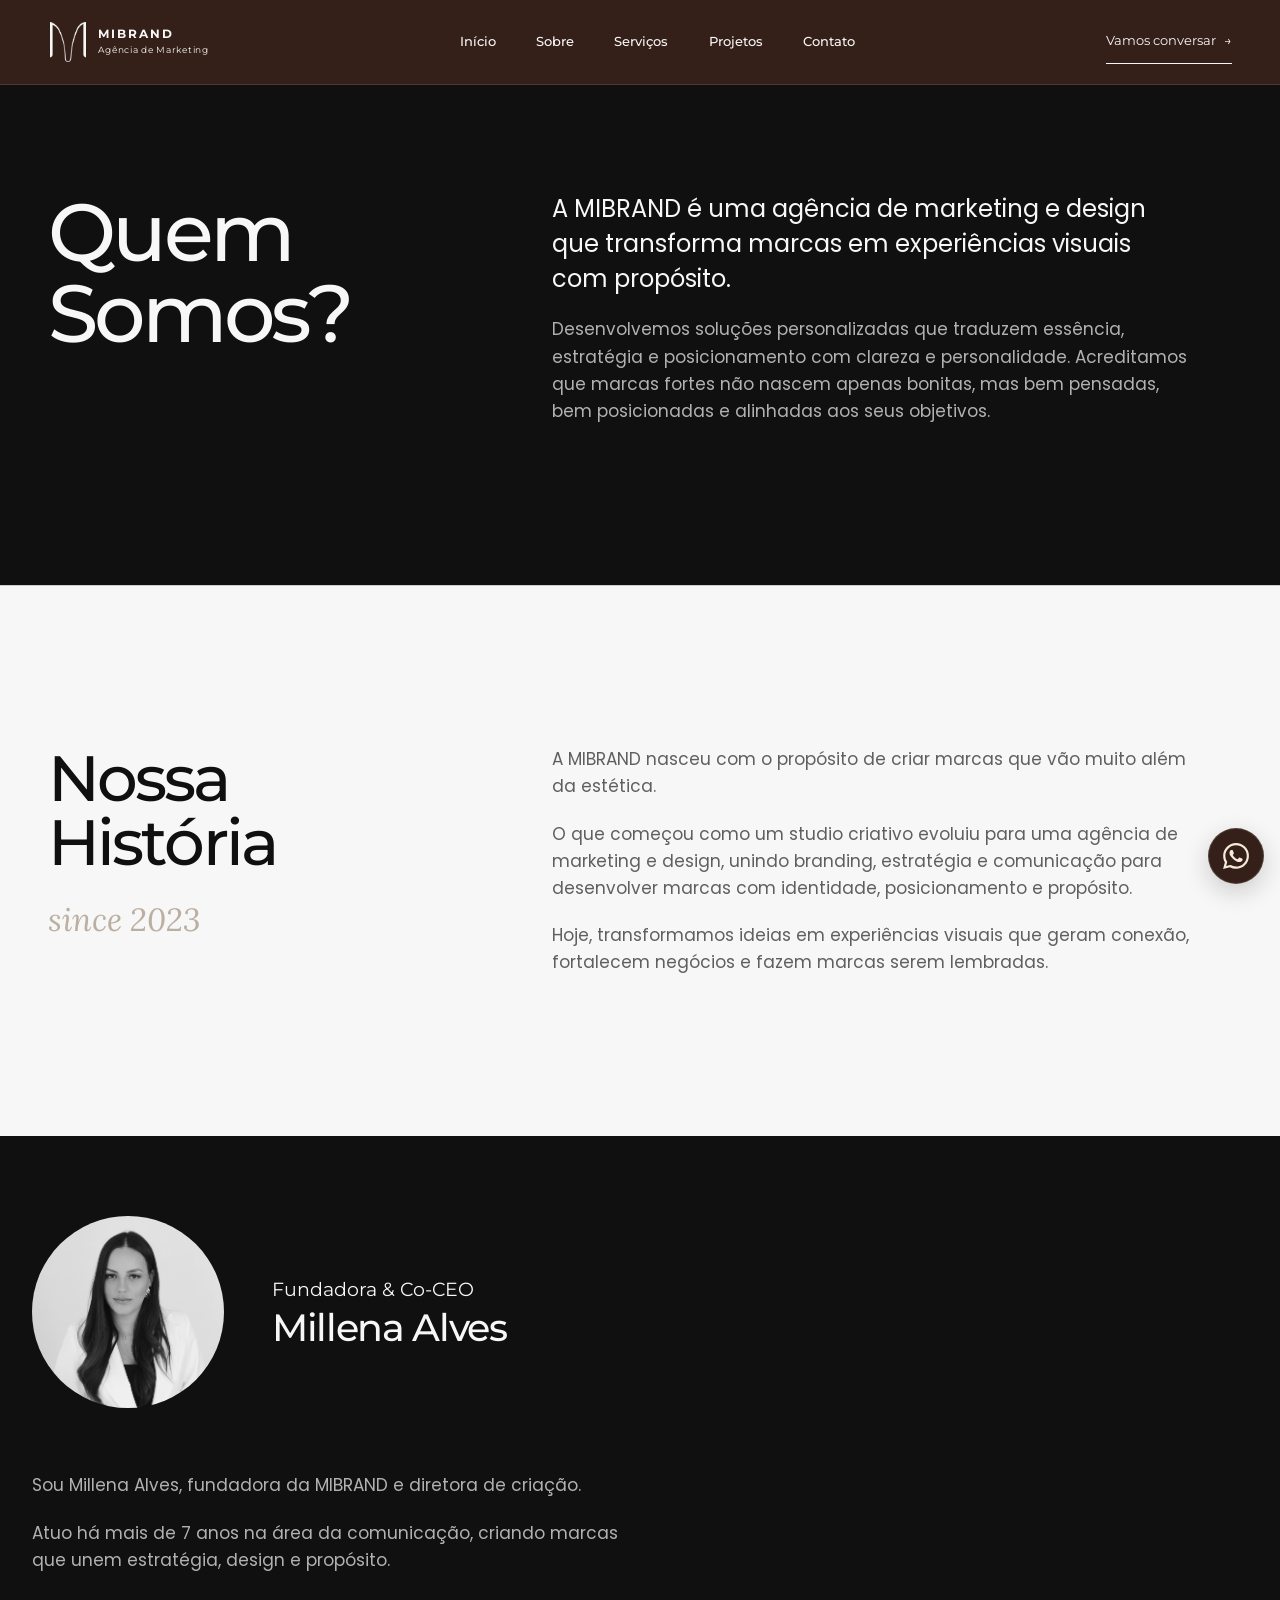
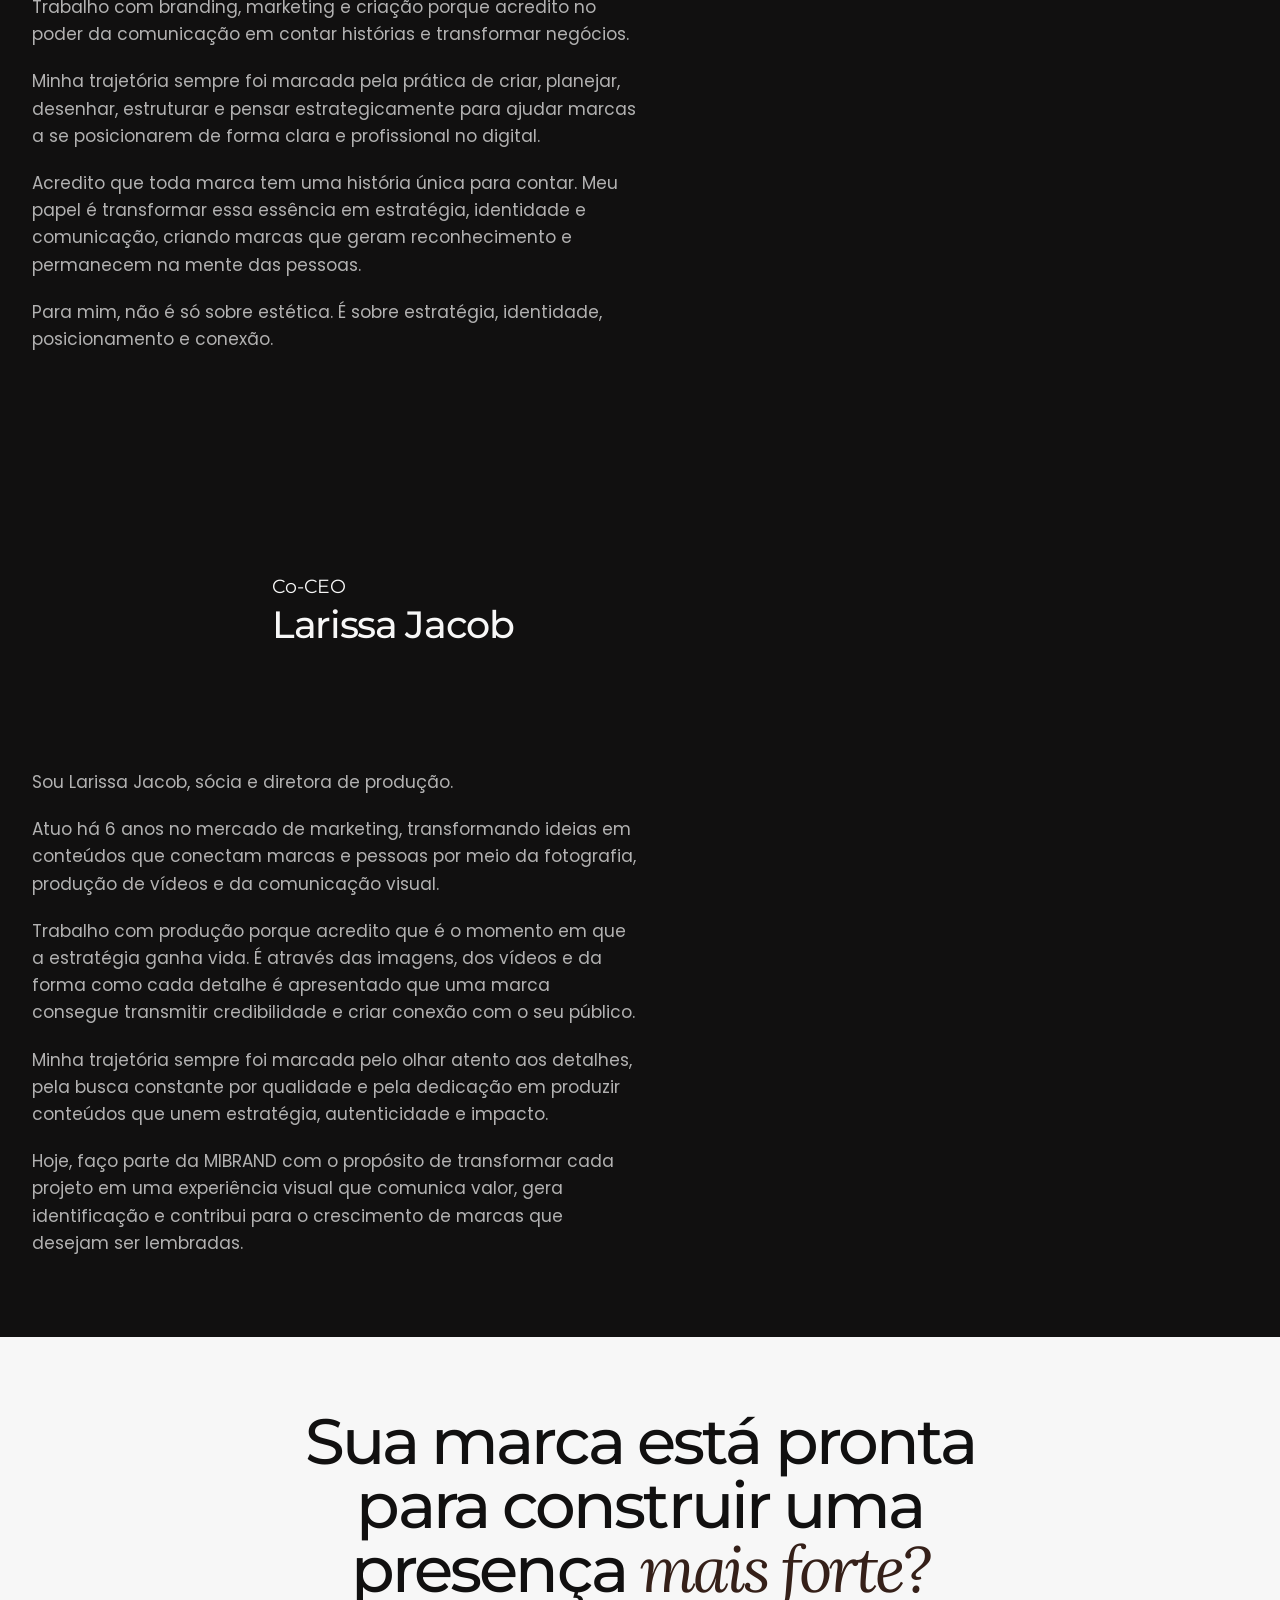
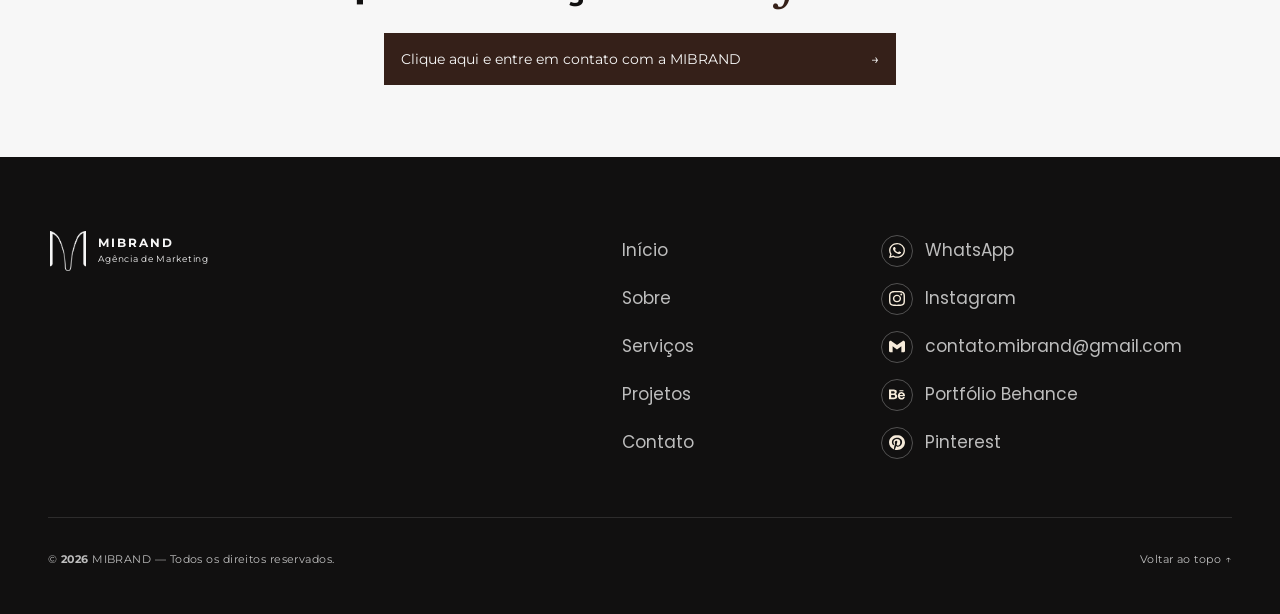
==== sobre.html @ e33242ea "Ajusta enquadramento da foto de Larissa" ====
<!doctype html>
<html lang="pt-BR">
<head>
  <meta charset="utf-8">
  <meta name="viewport" content="width=device-width, initial-scale=1">
  <title>Sobre a MIBRAND | Marketing &amp; Branding</title>
  <meta name="description" content="Conheça a história da MIBRAND e as fundadoras que unem estratégia, branding, design e produção para criar marcas com propósito.">
  <meta name="robots" content="index,follow">
  <meta name="theme-color" content="#F7F7F7">
  <link rel="canonical" href="https://mibrand.com.br/sobre.html">
  <meta property="og:type" content="website">
  <meta property="og:locale" content="pt_BR">
  <meta property="og:title" content="Sobre a MIBRAND | Marketing & Branding">
  <meta property="og:description" content="Nossa história, propósito e as pessoas por trás da MIBRAND.">
  <meta property="og:url" content="https://mibrand.com.br/sobre.html">
  <meta property="og:image" content="https://mibrand.com.br/assets/images/mibrand-og.webp">
  <meta property="og:image:width" content="1200">
  <meta property="og:image:height" content="628">
  <meta property="og:image:alt" content="Direção criativa da MIBRAND em uma composição visual de tons terrosos">
  <meta name="twitter:card" content="summary_large_image">
  <meta name="twitter:title" content="Sobre a MIBRAND | Marketing & Branding">
  <meta name="twitter:description" content="Nossa história, propósito e as pessoas por trás da MIBRAND.">
  <meta name="twitter:image" content="https://mibrand.com.br/assets/images/mibrand-og.webp">
  <link rel="icon" href="assets/logo/mibrand-logo-brown.png" type="image/png">
  <link rel="preconnect" href="https://fonts.googleapis.com">
  <link rel="preconnect" href="https://fonts.gstatic.com" crossorigin>
  <link href="https://fonts.googleapis.com/css2?family=Lora:ital,wght@0,400;0,500;1,400;1,500&family=Montserrat:wght@400;500;600&family=Poppins:wght@400;500;600&display=swap" rel="stylesheet">
  <link rel="stylesheet" href="css/style.css">
</head>
<body class="about-page">
  <a class="skip-link" href="#conteudo">Ir para o conteúdo</a>
  <header class="header" data-header>
    <div class="container nav">
      <a class="brand" href="index.html#inicio" aria-label="MIBRAND — início"><span class="brand-mark"><img class="brand-logo-light" src="assets/logo/mibrand-logo-light.png" alt="" width="395" height="443"><img class="brand-logo-brown" src="assets/logo/mibrand-logo-brown.png" alt="" width="395" height="443"></span><span><b>MIBRAND</b><small>Agência de Marketing</small></span></a>
      <nav class="menu" id="menu" aria-label="Navegação principal">
        <a href="index.html#inicio">Início</a><a href="sobre.html" aria-current="page">Sobre</a><a href="index.html#servicos">Serviços</a><a href="index.html#projetos">Projetos</a><a href="index.html#contato">Contato</a><a class="mobile-menu-cta whatsapp-link" href="#">Vamos conversar <span aria-hidden="true">→</span></a>
      </nav>
      <a class="header-cta whatsapp-link" href="#">Vamos conversar <span aria-hidden="true">→</span></a>
      <button class="menu-toggle" aria-controls="menu" aria-expanded="false" aria-label="Abrir menu"><span></span><span></span></button>
    </div>
  </header>

  <main id="conteudo">
    <section class="about-hero">
      <div class="container about-intro-grid reveal">
        <div><h1>Quem Somos?</h1></div>
        <div class="about-lead"><p>A MIBRAND é uma agência de marketing e design que transforma marcas em experiências visuais com propósito.</p><p>Desenvolvemos soluções personalizadas que traduzem essência, estratégia e posicionamento com clareza e personalidade. Acreditamos que marcas fortes não nascem apenas bonitas, mas bem pensadas, bem posicionadas e alinhadas aos seus objetivos.</p></div>
      </div>
    </section>

    <section class="about-section history-section">
      <div class="container history-grid reveal">
        <div><h2>Nossa História</h2><p class="since">since 2023</p></div>
        <div class="about-copy"><p>A MIBRAND nasceu com o propósito de criar marcas que vão muito além da estética.</p><p>O que começou como um studio criativo evoluiu para uma agência de marketing e design, unindo branding, estratégia e comunicação para desenvolver marcas com identidade, posicionamento e propósito.</p><p>Hoje, transformamos ideias em experiências visuais que geram conexão, fortalecem negócios e fazem marcas serem lembradas.</p></div>
      </div>
    </section>

    <section class="about-section founders-section">
      <div class="container">
        <article class="founder founder-millena reveal">
          <div class="founder-intro"><img class="founder-photo" src="assets/images/founders/millena-alves-v2.jpeg" alt="Retrato de Millena Alves, fundadora e Co-CEO da MIBRAND" width="3177" height="3177" loading="lazy" decoding="async"><div class="founder-title"><p class="founder-role">Fundadora &amp; Co-CEO</p><h3>Millena Alves</h3></div></div>
          <div class="founder-bio"><p>Sou Millena Alves, fundadora da MIBRAND e diretora de criação.</p><p>Atuo há mais de 7 anos na área da comunicação, criando marcas que unem estratégia, design e propósito.</p><p>Trabalho com branding, marketing e criação porque acredito no poder da comunicação em contar histórias e transformar negócios.</p><p>Minha trajetória sempre foi marcada pela prática de criar, planejar, desenhar, estruturar e pensar estrategicamente para ajudar marcas a se posicionarem de forma clara e profissional no digital.</p><p>Acredito que toda marca tem uma história única para contar. Meu papel é transformar essa essência em estratégia, identidade e comunicação, criando marcas que geram reconhecimento e permanecem na mente das pessoas.</p><p>Para mim, não é só sobre estética. É sobre estratégia, identidade, posicionamento e conexão.</p></div>
        </article>

        <article class="founder founder-larissa reveal">
          <div class="founder-intro"><img class="founder-photo" src="assets/images/founders/larissa-jacob-v7.webp" alt="Retrato de Larissa Jacob, Co-CEO da MIBRAND" width="1600" height="1600" loading="lazy" decoding="async"><div class="founder-title"><p class="founder-role">Co-CEO</p><h3>Larissa Jacob</h3></div></div>
          <div class="founder-bio"><p>Sou Larissa Jacob, sócia e diretora de produção.</p><p>Atuo há 6 anos no mercado de marketing, transformando ideias em conteúdos que conectam marcas e pessoas por meio da fotografia, produção de vídeos e da comunicação visual.</p><p>Trabalho com produção porque acredito que é o momento em que a estratégia ganha vida. É através das imagens, dos vídeos e da forma como cada detalhe é apresentado que uma marca consegue transmitir credibilidade e criar conexão com o seu público.</p><p>Minha trajetória sempre foi marcada pelo olhar atento aos detalhes, pela busca constante por qualidade e pela dedicação em produzir conteúdos que unem estratégia, autenticidade e impacto.</p><p>Hoje, faço parte da MIBRAND com o propósito de transformar cada projeto em uma experiência visual que comunica valor, gera identificação e contribui para o crescimento de marcas que desejam ser lembradas.</p></div>
        </article>
      </div>
    </section>

    <section class="contact" id="contato"><div class="container reveal"><h2>Sua marca está pronta para construir uma presença <em>mais forte?</em></h2><a class="button button-light whatsapp-link" href="#">Clique aqui e entre em contato com a MIBRAND <span aria-hidden="true">→</span></a></div></section>
  </main>

  <footer class="footer"><div class="container footer-grid"><div><a class="brand footer-brand" href="index.html#inicio"><span class="brand-mark"><img class="brand-logo-light" src="assets/logo/mibrand-logo-light.png" alt="" width="395" height="443"></span><span><b>MIBRAND</b><small>Agência de Marketing</small></span></a></div><nav aria-label="Links do rodapé"><a href="index.html#inicio">Início</a><a href="sobre.html">Sobre</a><a href="index.html#servicos">Serviços</a><a href="index.html#projetos">Projetos</a><a href="index.html#contato">Contato</a></nav><div class="footer-contact"><a class="whatsapp-link" href="#"><span class="footer-icon"><img src="assets/icons/whatsapp.svg" alt="" width="18" height="18" aria-hidden="true"></span><span>WhatsApp</span></a><a href="https://www.instagram.com/agenciamibrand/" target="_blank" rel="noopener"><span class="footer-icon"><img src="assets/icons/instagram.svg" alt="" width="18" height="18" aria-hidden="true"></span><span>Instagram</span></a><a href="mailto:contato.mibrand@gmail.com"><span class="footer-icon"><img src="assets/icons/gmail.svg" alt="" width="18" height="18" aria-hidden="true"></span><span>contato.mibrand@gmail.com</span></a><a href="https://www.behance.net/agenciamibrand" target="_blank" rel="noopener"><span class="footer-icon"><img src="assets/icons/behance.svg" alt="" width="18" height="18" aria-hidden="true"></span><span>Portfólio Behance</span></a><a href="https://br.pinterest.com/agenciamibrand/" target="_blank" rel="noopener"><span class="footer-icon"><img src="assets/icons/pinterest.svg" alt="" width="18" height="18" aria-hidden="true"></span><span>Pinterest</span></a></div></div><div class="container footer-bottom"><span>© <b id="year"></b> MIBRAND — Todos os direitos reservados.</span><a href="#conteudo">Voltar ao topo ↑</a></div></footer>

  <a class="floating-whatsapp whatsapp-link" href="#" aria-label="Conversar com a MIBRAND pelo WhatsApp"><img src="assets/icons/whatsapp.svg" alt="" width="28" height="28" aria-hidden="true"></a>
  <script src="js/script.js"></script>
</body>
</html>
---- css/style.css ----
:root {
  --primary: #352019;
  --secondary: #bbafa1;
  --background: #f6ebda;
  --surface: #f7f7f7;
  --text: #111010;
  --text-muted: rgba(17, 16, 16, 0.66);
  --accent: #bbafa1;
  --white: #f7f7f7;
  --line: rgba(17, 16, 16, 0.18);
  --font-display: "Montserrat", sans-serif;
  --font-body: "Poppins", sans-serif;
  --font-editorial: "Editor's Note", "Lora", serif;
  --ease: cubic-bezier(0.2, 0.75, 0.25, 1);
  --container: min(100% - 2rem, 76rem);
  --section-space: clamp(5rem, 18vw, 7rem);
}

*,
*::before,
*::after {
  box-sizing: border-box;
}

html {
  scroll-behavior: smooth;
  scroll-padding-top: 5rem;
}

html,
body {
  width: 100%;
  min-width: 0;
}

body {
  margin: 0;
  background: var(--surface);
  color: var(--text);
  font-family: var(--font-body);
  font-size: clamp(1rem, 3.8vw, 1.0625rem);
  font-weight: 400;
  line-height: 1.6;
}

body.menu-open {
  overflow: hidden;
  overscroll-behavior: none;
}

a { color: inherit; text-decoration: none; }
button { color: inherit; font: inherit; }
img,
video,
iframe { display: block; max-width: 100%; height: auto; }

h1,
h2,
h3,
p,
a,
span,
div {
  min-width: 0;
  max-width: 100%;
  word-break: normal;
  overflow-wrap: break-word;
  hyphens: none;
}

h1,
h2,
h3 {
  margin: 0;
  font-family: var(--font-display);
  font-weight: 500;
  letter-spacing: -0.045em;
  line-height: 1;
}

h1 { font-size: clamp(2.5rem, 12vw, 3.35rem); }
h2 { font-size: clamp(2.25rem, 9.8vw, 3.1rem); }
h3 { font-size: clamp(1.55rem, 7vw, 2rem); }

em {
  color: var(--primary);
  font-family: var(--font-editorial);
  font-style: italic;
  font-weight: 400;
}

.hero em { color: var(--secondary); }

::selection { background: var(--secondary); color: var(--text); }

:focus-visible {
  outline: 2px solid var(--primary);
  outline-offset: 4px;
}

.container {
  width: var(--container);
  margin-inline: auto;
}

.skip-link {
  position: fixed;
  top: -5rem;
  left: 1rem;
  z-index: 1000;
  padding: 0.75rem 1rem;
  background: var(--white);
  color: var(--primary);
}

.skip-link:focus { top: 0.75rem; }

.header,
.header.scrolled {
  position: fixed;
  inset: 0 0 auto;
  z-index: 100;
  border-bottom: 1px solid rgba(247, 247, 247, 0.12);
  background: var(--primary);
  color: var(--white);
  backdrop-filter: none;
  transition: background 0.25s var(--ease), color 0.25s var(--ease), border-color 0.25s var(--ease);
}

.nav {
  display: flex;
  min-width: 0;
  height: 4.75rem;
  align-items: center;
  justify-content: space-between;
}

.brand {
  position: relative;
  z-index: 102;
  display: inline-flex;
  min-height: 2.75rem;
  align-items: center;
  gap: 0.65rem;
}

.brand-mark {
  position: relative;
  display: block;
  width: 2.25rem;
  height: 2.25rem;
  flex: 0 0 auto;
}

.brand-mark img {
  position: absolute;
  inset: 0;
  width: 100%;
  height: 100%;
  object-fit: contain;
  transition: opacity 0.25s var(--ease);
}

.header .brand-logo-light { opacity: 1; }
.header .brand-logo-brown { opacity: 0; }

.brand > span { display: flex; flex-direction: column; line-height: 1; }
.brand b { font-family: var(--font-display); font-size: 0.74rem; letter-spacing: 0.16em; }
.brand small { display: block; margin-top: 0.35rem; font-family: var(--font-display); font-size: 0.56rem; letter-spacing: 0.08em; }

.menu-toggle {
  position: relative;
  z-index: 102;
  display: grid;
  width: 2.75rem;
  height: 2.75rem;
  padding: 0.7rem;
  place-content: center;
  border: 0;
  background: transparent;
  cursor: pointer;
}

.menu-toggle span {
  display: block;
  width: 1.25rem;
  height: 1px;
  margin: 0.2rem 0;
  background: currentColor;
  transition: transform 0.25s var(--ease);
}

.menu-toggle[aria-expanded="true"] span:first-child { transform: translateY(0.25rem) rotate(45deg); }
.menu-toggle[aria-expanded="true"] span:last-child { transform: translateY(-0.25rem) rotate(-45deg); }

.menu {
  position: fixed;
  top: 4.75rem;
  right: 0;
  left: 0;
  z-index: 101;
  display: flex;
  width: 100%;
  height: calc(100dvh - 4.75rem);
  padding: 2rem 1rem max(1.5rem, env(safe-area-inset-bottom));
  flex-direction: column;
  align-items: stretch;
  justify-content: center;
  background: var(--primary);
  color: var(--white);
  transform: translateY(-100%);
  transition: transform 0.4s var(--ease);
}

.menu.open { transform: translateY(0); }

.menu a {
  display: flex;
  width: 100%;
  min-height: 3.5rem;
  align-items: center;
  justify-content: space-between;
  border-bottom: 1px solid rgba(247, 247, 247, 0.12);
  font-family: var(--font-display);
  font-size: clamp(1.65rem, 8vw, 2.25rem);
  font-weight: 500;
  letter-spacing: -0.04em;
}

.menu .mobile-menu-cta {
  min-height: 3.75rem;
  margin-top: 1rem;
  padding-inline: 1rem;
  border: 0;
  border-bottom: 1px solid rgba(247, 247, 247, 0.7);
  background: transparent;
  color: var(--white);
  font-size: 1rem;
  letter-spacing: -0.02em;
}

.header-cta { display: none; }

.hero {
  position: relative;
  display: flex;
  min-height: auto;
  padding: 6rem 0 2.5rem;
  align-items: center;
  background: var(--primary);
  color: var(--white);
}

.hero-grid { display: grid; gap: 2.5rem; align-items: center; }
.hero-copy { width: min(100%, 38rem); min-width: 0; }
.eyebrow {
  font-family: var(--font-display);
  font-size: 0.68rem;
  font-weight: 600;
  letter-spacing: 0.16em;
  line-height: 1.4;
  text-transform: uppercase;
}

.hero .eyebrow { margin: 0 0 1.5rem; color: rgba(247, 247, 247, 0.86); }
.hero h1 { max-width: 11ch; font-size: clamp(2.5rem, 10vw, 4.1rem); }
.hero-text { max-width: 34rem; margin: 1.5rem 0 0; color: rgba(247, 247, 247, 0.78); }
.hero .button-light { background: var(--white); color: var(--primary); }
.hero .text-link { border-color: rgba(247, 247, 247, 0.35); color: rgba(247, 247, 247, 0.86); }

.actions {
  display: grid;
  gap: 0.75rem;
  margin-top: 1.75rem;
}

.button,
.text-link {
  display: inline-flex;
  width: 100%;
  min-height: 3.25rem;
  align-items: center;
  justify-content: space-between;
  gap: 1rem;
  font-family: var(--font-display);
  font-size: 0.86rem;
}

.button { padding: 0.75rem 1rem; border: 1px solid transparent; }
.button-light { background: var(--primary); color: var(--white); }
.text-link { padding: 0.6rem 0; border-bottom: 1px solid var(--line); }

.section { padding-block: var(--section-space); }
.about-grid { display: grid; gap: 2rem; }
.about-grid > div { max-width: 38rem; }
.about-grid p { margin: 0; }
.about-grid p + p { margin-top: 1rem; color: var(--text-muted); }

.services { padding-top: clamp(1.25rem, 4vw, 2.5rem); padding-bottom: clamp(1.5rem, 5vw, 3rem); background: var(--surface); }
.work { padding-top: clamp(1.5rem, 5vw, 3rem); }
.services-head { margin-bottom: clamp(1.75rem, 4vw, 2.5rem); }
.work-head { margin-bottom: 2.75rem; }
.service {
  display: grid;
  min-height: 6.75rem;
  grid-template-columns: 2rem minmax(0, 1fr);
  gap: 0.75rem;
  align-items: start;
  padding-block: 1.25rem;
  border-top: 1px solid var(--line);
  cursor: pointer;
  touch-action: manipulation;
}
.service:last-child { border-bottom: 1px solid var(--line); }
.service-number { padding-top: 0.35rem; color: var(--text-muted); font-family: var(--font-display); font-size: 0.68rem; }
.service-main { display: grid; gap: 0.65rem; }
.service h3 { overflow-wrap: normal; }
.service-main p { max-width: 34rem; margin: 0; color: var(--text-muted); font-size: 0.92rem; line-height: 1.55; }
.service-action { grid-column: 2; justify-self: start; padding-top: 0.35rem; border-bottom: 1px solid currentColor; font-family: var(--font-display); font-size: 0.75rem; font-weight: 600; letter-spacing: 0.02em; line-height: 1.4; white-space: nowrap; transition: transform 0.25s var(--ease); }

.project-grid {
  display: grid;
  grid-auto-columns: minmax(17rem, 90%);
  grid-auto-flow: column;
  gap: 1rem;
  padding-bottom: 0.75rem;
  overflow-x: auto;
  overflow-y: hidden;
  overscroll-behavior-inline: contain;
  scroll-padding-inline: 0.1rem;
  scroll-snap-type: inline mandatory;
  scrollbar-color: var(--secondary) transparent;
  scrollbar-width: thin;
}
.project-grid:focus-visible { outline-offset: 0.4rem; }
[data-carousel] { position: relative; }
.project { min-width: 0; scroll-snap-align: start; }
.project-media {
  width: 100%;
  aspect-ratio: 4 / 5;
  background: var(--primary);
  overflow: clip;
}
.project:nth-child(3n + 2) .project-media { background: var(--secondary); }
.project:nth-child(3n) .project-media { background: var(--text); }
.project-media video { width: 100%; height: 100%; object-fit: cover; }
.identity-showcase { margin-top: clamp(5rem, 12vw, 8rem); padding-top: 2rem; border-top: 1px solid var(--line); }
.identity-grid { grid-auto-columns: minmax(14rem, 78%); }
.identity-media { aspect-ratio: 9 / 16; background: var(--surface); }
.identity-media img { width: 100%; height: 100%; object-fit: cover; }
.project-controls {
  position: absolute;
  z-index: 2;
  top: 50%;
  right: 0.75rem;
  left: 0.75rem;
  display: flex;
  justify-content: space-between;
  gap: 0.75rem;
  pointer-events: none;
  transform: translateY(-50%);
}
.project-controls button {
  display: inline-grid;
  width: 2.75rem;
  height: 2.75rem;
  padding: 0;
  place-items: center;
  border: 1px solid rgba(246, 235, 218, 0.62);
  border-radius: 50%;
  background: rgba(53, 32, 25, 0.82);
  box-shadow: 0 0.35rem 1.2rem rgba(17, 16, 16, 0.16);
  color: var(--background);
  font-family: var(--font-display);
  font-size: 1.1rem;
  pointer-events: auto;
  backdrop-filter: blur(0.35rem);
  transition: color 0.25s var(--ease), background 0.25s var(--ease), opacity 0.25s var(--ease), transform 0.25s var(--ease);
}
.project-controls button:disabled { opacity: 0; pointer-events: none; }

.behance-link {
  display: flex;
  width: 100%;
  min-height: 3.75rem;
  margin-top: 2.5rem;
  padding: 0.85rem 1rem;
  align-items: center;
  justify-content: space-between;
  gap: 1rem;
  border: 1px solid var(--primary);
  background: var(--primary);
  color: var(--background);
  font-family: var(--font-display);
  font-size: 0.9rem;
}

.reviews { padding-block: var(--section-space); background: var(--background); color: var(--text); overflow: hidden; }
.reviews-head { display: grid; gap: clamp(2.5rem, 8vw, 5rem); align-items: end; }
.reviews-eyebrow { margin: 0 0 1.5rem; color: var(--primary); font-family: var(--font-display); font-size: 0.68rem; font-weight: 600; letter-spacing: 0.14em; }
.reviews h2 { max-width: 12ch; }
.reviews-carousel { position: relative; margin-top: clamp(3.5rem, 10vw, 6rem); }
.reviews-track {
  display: grid;
  grid-auto-columns: minmax(17rem, 92%);
  grid-auto-flow: column;
  gap: 1rem;
  overflow-x: auto;
  overflow-y: hidden;
  overscroll-behavior-inline: contain;
  scroll-snap-type: inline mandatory;
  scrollbar-width: none;
  cursor: grab;
}
.reviews-track::-webkit-scrollbar { display: none; }
.reviews-track.is-dragging { cursor: grabbing; scroll-snap-type: none; user-select: none; }
.review-card { display: grid; height: 20rem; padding: clamp(1.25rem, 4vw, 1.75rem); grid-template-rows: auto minmax(0, 1fr) auto; border: 1px solid var(--line); background: var(--surface); scroll-snap-align: start; }
.review-card-stars { color: var(--primary); font-family: var(--font-display); font-size: 0.75rem; letter-spacing: 0.18em; }
.review-card blockquote { margin: 1.25rem 0; padding-right: 0.5rem; overflow-y: auto; color: var(--text); font-family: var(--font-editorial); font-size: clamp(1.1rem, 4vw, 1.35rem); font-style: italic; line-height: 1.35; scrollbar-color: var(--secondary) transparent; scrollbar-width: thin; }
.review-card footer { display: grid; gap: 0.1rem; color: var(--text-muted); font-size: 0.76rem; }
.review-card footer strong { color: var(--text); font-family: var(--font-display); font-size: 0.82rem; font-weight: 500; }
.reviews-navigation { display: grid; grid-template-columns: 2.75rem auto 2.75rem; width: fit-content; margin: 2rem auto 0; align-items: center; gap: 1rem; }
.reviews-navigation button { width: 2.75rem; height: 2.75rem; padding: 0; border: 1px solid rgba(247, 247, 247, 0.34); border-radius: 50%; background: var(--primary); color: var(--white); cursor: pointer; transition: background 0.25s var(--ease), transform 0.25s var(--ease); }
.reviews-count { min-width: 4.5rem; color: var(--text-muted); font-family: var(--font-display); font-size: 0.7rem; letter-spacing: 0.12em; text-align: center; }
.reviews-link { display: flex; width: 100%; min-height: 3.75rem; margin-top: clamp(2.5rem, 8vw, 4rem); padding: 0.85rem 1rem; align-items: center; justify-content: space-between; gap: 1rem; border: 1px solid var(--primary); background: var(--primary); color: var(--background); font-family: var(--font-display); font-size: 0.9rem; }

.home-about { padding-block: clamp(4rem, 14vw, 7rem); background: var(--text); color: var(--white); }
.home-about-grid { display: grid; gap: clamp(2.5rem, 9vw, 6rem); }
.home-about .about-index { color: rgba(247, 247, 247, 0.58); }
.home-about h2 { color: var(--white); }
.home-about-copy { max-width: 38rem; }
.home-about-copy p { margin: 0; color: rgba(247, 247, 247, 0.72); }
.home-about-copy p + p { margin-top: 1rem; }
.home-about-button { max-width: 22rem; margin-top: 2rem; background: var(--white); color: var(--primary); }

.contact { padding-block: clamp(5.5rem, 22vw, 8rem); background: var(--surface); color: var(--text); text-align: left; }
.contact h2 { max-width: 17ch; }
.contact .button { max-width: 32rem; margin-top: 2rem; }

.footer { padding: 4.5rem 0 max(5.5rem, calc(env(safe-area-inset-bottom) + 4.5rem)); background: var(--text); color: rgba(247, 247, 247, 0.75); }
.footer-grid { display: grid; gap: 2.5rem; }
.footer-brand { color: var(--white); }
.footer-brand small { display: block; }
.footer nav,
.footer-contact { display: grid; gap: 0.25rem; }
.footer nav a,
.footer-contact a,
.footer-bottom a { display: flex; min-height: 2.75rem; align-items: center; }
.footer-contact a { gap: 0.75rem; overflow-wrap: anywhere; }
.footer-icon {
  display: inline-grid;
  width: 2rem;
  height: 2rem;
  flex: 0 0 auto;
  place-items: center;
  border: 1px solid rgba(247, 247, 247, 0.28);
  border-radius: 50%;
}
.footer-icon img { width: 0.95rem; height: 0.95rem; }
.footer-bottom { display: grid; gap: 1rem; margin-top: 3.25rem; padding-top: 1.25rem; border-top: 1px solid rgba(247, 247, 247, 0.12); font-family: var(--font-display); font-size: 0.7rem; letter-spacing: 0.04em; }

.floating-whatsapp {
  position: fixed;
  right: max(1rem, env(safe-area-inset-right));
  bottom: max(1rem, env(safe-area-inset-bottom));
  z-index: 90;
  display: inline-flex;
  width: 3.5rem;
  height: 3.5rem;
  padding: 0;
  align-items: center;
  justify-content: center;
  border: 1px solid rgba(247, 247, 247, 0.14);
  border-radius: 50%;
  background: var(--primary);
  color: var(--white);
  box-shadow: 0 0.5rem 1.5rem rgba(17, 16, 16, 0.18);
  opacity: 0;
  pointer-events: none;
  transform: translateY(0.75rem);
  transition: opacity 0.25s var(--ease), transform 0.25s var(--ease), background 0.25s var(--ease);
}
.floating-whatsapp.is-visible { opacity: 1; pointer-events: auto; transform: none; }
.floating-whatsapp img { width: 1.6rem; height: 1.6rem; }

/* Página Sobre */
.about-page { background: var(--surface); }
.about-hero { padding: clamp(9rem, 24vw, 12rem) 0 clamp(6rem, 18vw, 10rem); background: var(--text); color: var(--white); }
.about-intro-grid,
.history-grid { display: grid; gap: clamp(2.5rem, 8vw, 6rem); }
.about-index,
.founder-number {
  margin: 0 0 1.5rem;
  color: var(--primary);
  font-family: var(--font-display);
  font-size: 0.68rem;
  font-weight: 600;
  letter-spacing: 0.14em;
}
.about-hero .about-index { color: rgba(247, 247, 247, 0.62); }
.about-hero h1 { max-width: 8ch; color: var(--white); }
.about-lead,
.about-copy { max-width: 40rem; }
.about-lead p,
.about-copy p,
.founder-bio p { margin: 0; }
.about-lead p:first-child { color: var(--white); font-size: clamp(1.2rem, 4.5vw, 1.5rem); line-height: 1.45; }
.about-lead p + p,
.about-copy p + p,
.founder-bio p + p { margin-top: 1.25rem; }
.about-lead p + p { color: rgba(247, 247, 247, 0.7); }
.about-copy p { color: var(--text-muted); }
.about-section { padding-block: clamp(6rem, 18vw, 10rem); border-top: 1px solid var(--line); }
.history-section { background: var(--surface); }
.founders-section { padding-block: 0; border-top: 0; }
.since { margin: 1.25rem 0 0; color: var(--secondary); font-family: var(--font-editorial); font-size: clamp(1.4rem, 5vw, 2rem); font-style: italic; }
.founders-heading { display: flex; margin-bottom: clamp(4rem, 12vw, 8rem); align-items: baseline; justify-content: space-between; gap: 2rem; }
.founders-section > .container { width: 100%; max-width: none; }
.founders-heading { width: min(100% - 2rem, 76rem); margin-inline: auto; }
.founders-heading .about-index { margin: 0; }
.founders-heading h2 { color: var(--primary); font-size: clamp(1rem, 4vw, 1.35rem); font-weight: 600; letter-spacing: 0.12em; }
.founders-heading h2 span { color: var(--secondary); }
.founder { padding: clamp(2.5rem, 8vw, 5rem) max(2rem, calc((100vw - 76rem) / 2)); background: var(--text); color: var(--white); }
.founder-intro { display: grid; max-width: 44rem; grid-template-columns: clamp(7.5rem, 28vw, 11rem) minmax(0, 1fr); align-items: center; gap: clamp(1.25rem, 5vw, 3rem); }
.founder-photo {
  display: block;
  width: 100%;
  aspect-ratio: 1;
  height: auto;
  border: 0;
  border-radius: 50%;
  object-fit: cover;
  object-position: center;
}
.founder-title h3 { color: var(--white); font-size: clamp(1.5rem, 6vw, 2.4rem); letter-spacing: -0.035em; }
.founder .founder-number { color: rgba(247, 247, 247, 0.5); }
.founder-role { margin: 0 0 0.35rem; color: var(--white); font-family: var(--font-display); font-size: clamp(0.9rem, 3.8vw, 1.2rem); font-style: normal; line-height: 1.35; }
.founder-bio { max-width: 38rem; margin-top: clamp(2.5rem, 8vw, 4rem); }
.founder-bio p { color: rgba(247, 247, 247, 0.7); }
.about-page .contact { padding-block: clamp(3rem, 9vw, 4.5rem); }

.reveal { opacity: 0; transform: translateY(1rem); transition: opacity 0.55s var(--ease), transform 0.55s var(--ease); }
.reveal.visible { opacity: 1; transform: none; }

@media (min-width: 30rem) {
  :root { --container: min(100% - 2.5rem, 76rem); }
  .actions { grid-template-columns: minmax(0, 14rem) minmax(0, 13rem); align-items: center; }
  .text-link { width: auto; }
}

@media (min-width: 48rem) {
  :root { --container: min(100% - 4rem, 76rem); --section-space: clamp(7rem, 12vw, 9rem); }
  body { font-size: 1.0625rem; }
  h1 { font-size: clamp(4rem, 8.5vw, 5.5rem); }
  h2 { font-size: clamp(3.5rem, 7vw, 4.6rem); }
  .nav { height: 5.25rem; }
  .menu { top: 5.25rem; height: calc(100dvh - 5.25rem); }
  .brand-mark { width: 2.5rem; height: 2.5rem; }
  .hero { min-height: auto; padding: 8rem 0 4rem; }
  .hero h1 { max-width: 11ch; font-size: clamp(3.75rem, 7vw, 5rem); }
  .about-grid { gap: 3rem; }
  .service { grid-template-columns: 3.5rem minmax(0, 1fr) max-content; min-height: 7.5rem; padding-block: 1.5rem; }
  .service-action { grid-column: 3; grid-row: 1; justify-self: end; }
  .project-grid { grid-auto-columns: 55%; gap: 1.5rem; }
  .identity-grid { grid-auto-columns: 42%; }
  .reviews-track { grid-auto-columns: calc((100% - 1.5rem) / 2); gap: 1.5rem; }
  .behance-link { width: min(100%, 36rem); margin-left: auto; gap: 2rem; }
  .reviews-link { width: min(100%, 36rem); }
  .contact { text-align: center; }
  .contact h2,
  .contact .button { margin-right: auto; margin-left: auto; }
  .footer-grid { grid-template-columns: 1.2fr 0.7fr 1fr; gap: 3rem; }
  .footer-bottom { grid-template-columns: 1fr auto; align-items: center; }
  .about-intro-grid,
  .history-grid { grid-template-columns: minmax(15rem, 0.75fr) minmax(0, 1.25fr); align-items: start; }
  .home-about-grid { grid-template-columns: minmax(14rem, 0.7fr) minmax(0, 1.3fr); align-items: start; }
  .founder-intro { grid-template-columns: 12rem minmax(0, 1fr); }
}

@media (min-width: 64rem) {
  :root { --container: min(100% - 5rem, 76rem); }
  h1 { font-size: clamp(4.75rem, 6.3vw, 6.75rem); }
  h2 { font-size: clamp(4rem, 5vw, 5.5rem); }
  .header.scrolled .nav { height: 4.75rem; }
  .menu-toggle { display: none; }
  .menu {
    position: static;
    z-index: auto;
    display: flex;
    width: auto;
    height: auto;
    padding: 0;
    flex-direction: row;
    align-items: center;
    justify-content: center;
    gap: clamp(1.25rem, 2.2vw, 2.25rem);
    background: transparent;
    color: inherit;
    transform: none;
    transition: none;
  }
  .menu a { position: relative; width: auto; min-width: 2.75rem; min-height: 2.75rem; padding: 0 0.375rem; border: 0; font-size: 0.8rem; font-weight: 500; letter-spacing: 0; }
  .menu a::after,
  .footer nav a::after { content: ""; position: absolute; right: 100%; bottom: 0.35rem; left: 0; height: 1px; background: currentColor; transition: right 0.25s var(--ease); }
  .mobile-menu-cta { display: none !important; }
  .header-cta { display: inline-flex; min-height: 2.75rem; align-items: center; gap: 0.5rem; border-bottom: 1px solid currentColor; font-family: var(--font-display); font-size: 0.8rem; }
  .hero { min-height: calc(100svh - 5.25rem); padding: 8.5rem 0 4rem; }
  .about-grid { grid-template-columns: minmax(0, 1.35fr) minmax(18rem, 0.65fr); gap: 6rem; align-items: end; }
  .service { grid-template-columns: 4rem minmax(15rem, 0.8fr) minmax(16rem, 1.2fr) max-content; min-height: 8rem; align-items: start; padding-block: 1.4rem; }
  .service-action { grid-column: 4; }
  .project-grid { grid-auto-columns: 38%; }
  .identity-grid { grid-auto-columns: 28%; }
  .reviews-track { grid-auto-columns: calc((100% - 3rem) / 3); }
  .reviews-navigation { display: flex; justify-content: center; }
  .reviews-navigation button { position: absolute; z-index: 2; top: 8.625rem; }
  .reviews-navigation [data-reviews-prev] { left: -1.375rem; }
  .reviews-navigation [data-reviews-next] { right: -1.375rem; }
  .footer { padding-bottom: 2rem; }
  .footer-grid { grid-template-columns: 1.5fr 0.6fr 1fr; }
}

@media (min-width: 80rem) {
  :root { --container: min(100% - 6rem, 80rem); }
}

@media (hover: hover) and (pointer: fine) {
  .button,
  .behance-link,
  .reviews-link,
  .floating-whatsapp,
  .project-media { transition: transform 0.3s var(--ease), color 0.3s var(--ease), background 0.3s var(--ease); }
  .button:hover { transform: translateY(-0.2rem); }
  .project:hover .project-media { transform: scale(0.985); }
  .project-controls button:not(:disabled):hover { background: var(--primary); color: var(--white); }
  .service:hover { background: rgba(247, 247, 247, 0.36); }
  .service:hover .service-action { transform: translateX(0.2rem); }
  .behance-link:hover { background: var(--text); color: var(--background); }
  .reviews-link:hover { background: var(--text); color: var(--background); }
  .reviews-navigation button:hover { background: var(--text); transform: scale(1.03); }
  .floating-whatsapp:hover { transform: translateY(-0.15rem); background: var(--text); }
  .menu a:hover::after,
  .footer nav a:hover::after { right: 0; }
}

@media (prefers-reduced-motion: reduce) {
  *,
  *::before,
  *::after {
    scroll-behavior: auto !important;
    animation-duration: 0.01ms !important;
    animation-iteration-count: 1 !important;
    transition-duration: 0.01ms !important;
  }
  .reveal { opacity: 1; transform: none; }
}
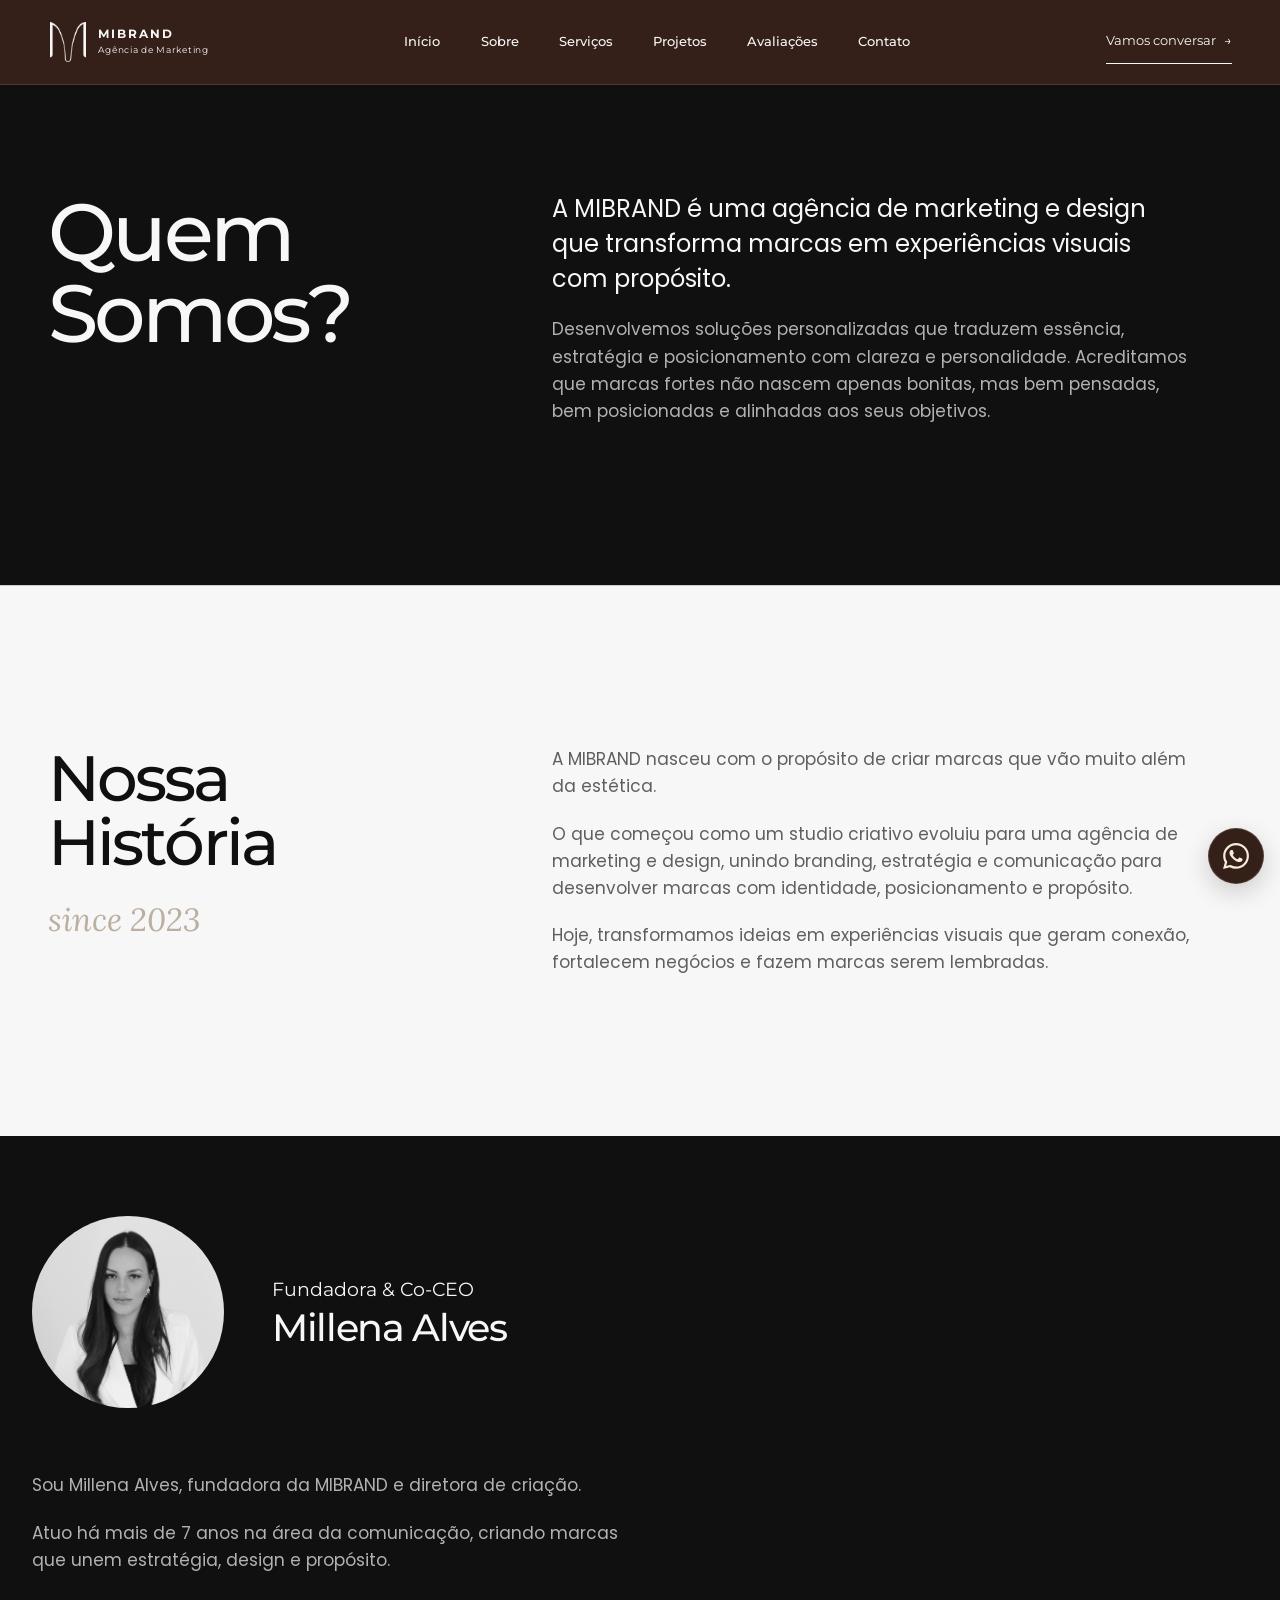
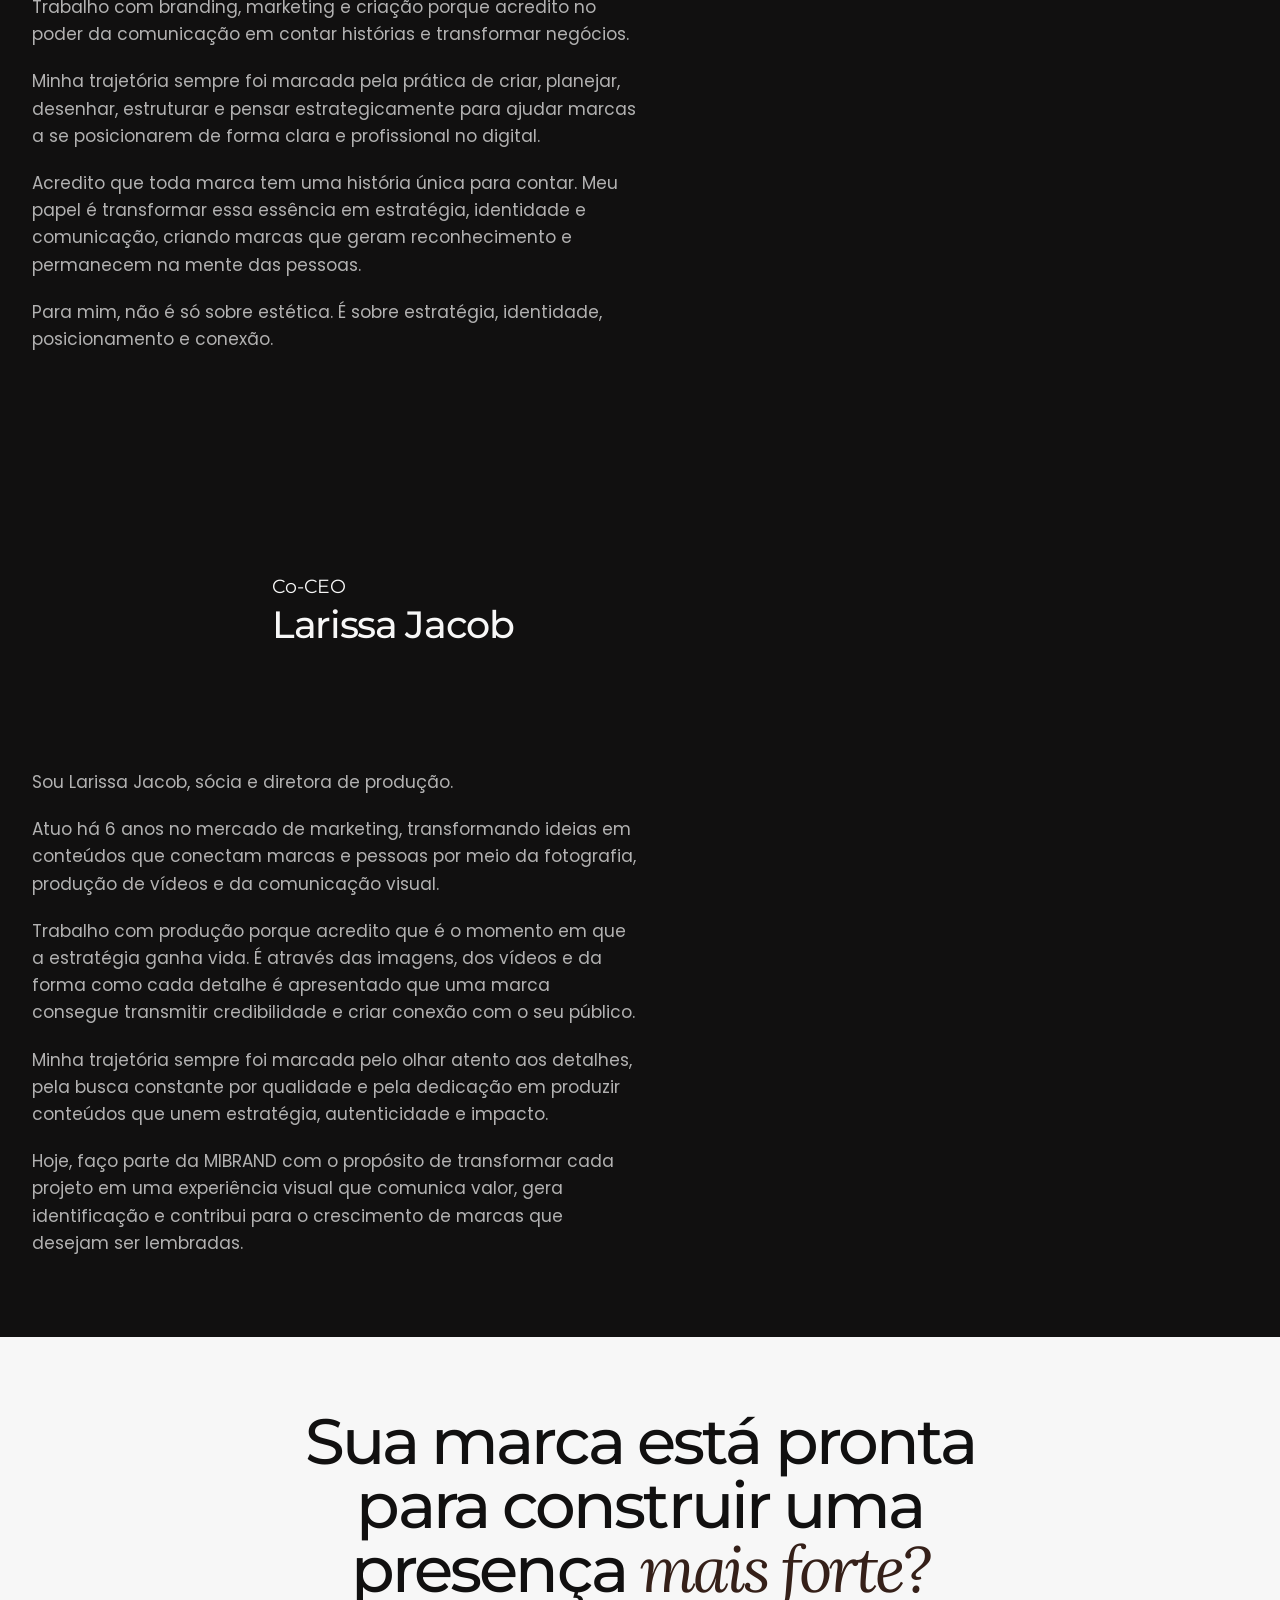
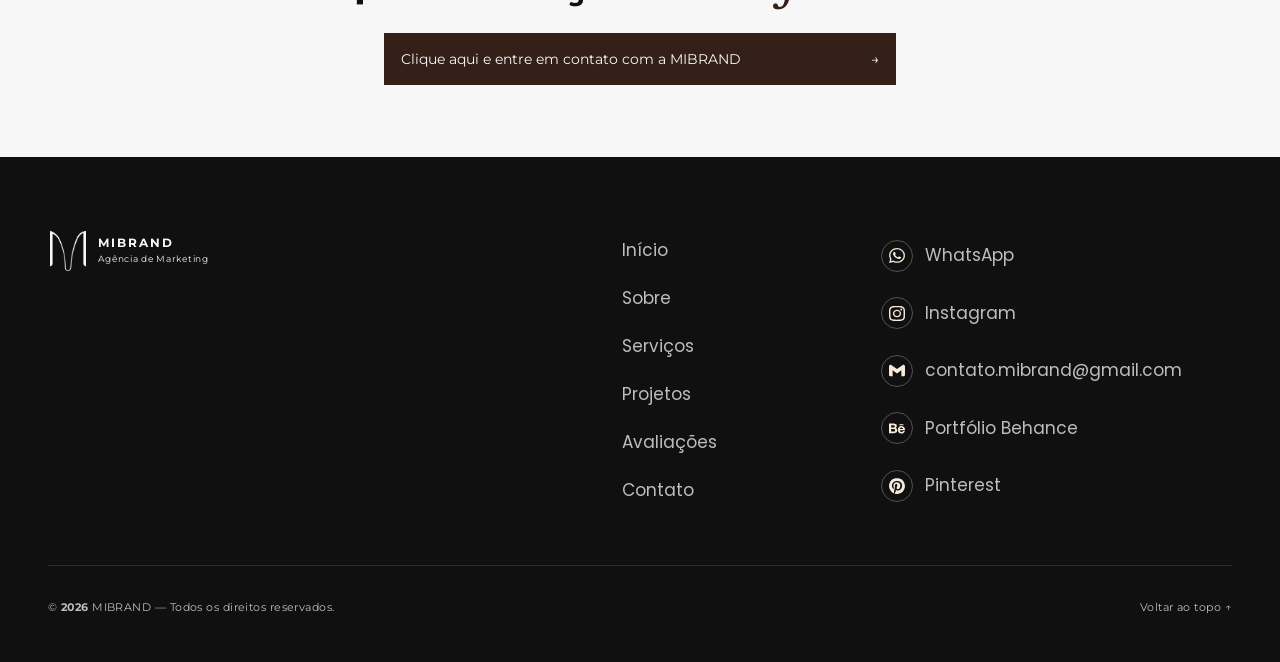
==== commit 175380b8: "Cria carrossel editorial de avaliacoes" ====
--- a/sobre.html
+++ b/sobre.html
@@ -33,7 +33,7 @@
     <div class="container nav">
       <a class="brand" href="index.html#inicio" aria-label="MIBRAND — início"><span class="brand-mark"><img class="brand-logo-light" src="assets/logo/mibrand-logo-light.png" alt="" width="395" height="443"><img class="brand-logo-brown" src="assets/logo/mibrand-logo-brown.png" alt="" width="395" height="443"></span><span><b>MIBRAND</b><small>Agência de Marketing</small></span></a>
       <nav class="menu" id="menu" aria-label="Navegação principal">
-        <a href="index.html#inicio">Início</a><a href="sobre.html" aria-current="page">Sobre</a><a href="index.html#servicos">Serviços</a><a href="index.html#projetos">Projetos</a><a href="index.html#contato">Contato</a><a class="mobile-menu-cta whatsapp-link" href="#">Vamos conversar <span aria-hidden="true">→</span></a>
+        <a href="index.html#inicio">Início</a><a href="sobre.html" aria-current="page">Sobre</a><a href="index.html#servicos">Serviços</a><a href="index.html#projetos">Projetos</a><a href="index.html#avaliacoes">Avaliações</a><a href="index.html#contato">Contato</a><a class="mobile-menu-cta whatsapp-link" href="#">Vamos conversar <span aria-hidden="true">→</span></a>
       </nav>
       <a class="header-cta whatsapp-link" href="#">Vamos conversar <span aria-hidden="true">→</span></a>
       <button class="menu-toggle" aria-controls="menu" aria-expanded="false" aria-label="Abrir menu"><span></span><span></span></button>
@@ -63,7 +63,7 @@
         </article>
 
         <article class="founder founder-larissa reveal">
-          <div class="founder-intro"><img class="founder-photo" src="assets/images/founders/larissa-jacob-v7.webp" alt="Retrato de Larissa Jacob, Co-CEO da MIBRAND" width="1600" height="1600" loading="lazy" decoding="async"><div class="founder-title"><p class="founder-role">Co-CEO</p><h3>Larissa Jacob</h3></div></div>
+          <div class="founder-intro"><img class="founder-photo" src="assets/images/founders/larissa-jacob-v10.webp" alt="Retrato de Larissa Jacob, Co-CEO da MIBRAND" width="1600" height="1600" loading="lazy" decoding="async"><div class="founder-title"><p class="founder-role">Co-CEO</p><h3>Larissa Jacob</h3></div></div>
           <div class="founder-bio"><p>Sou Larissa Jacob, sócia e diretora de produção.</p><p>Atuo há 6 anos no mercado de marketing, transformando ideias em conteúdos que conectam marcas e pessoas por meio da fotografia, produção de vídeos e da comunicação visual.</p><p>Trabalho com produção porque acredito que é o momento em que a estratégia ganha vida. É através das imagens, dos vídeos e da forma como cada detalhe é apresentado que uma marca consegue transmitir credibilidade e criar conexão com o seu público.</p><p>Minha trajetória sempre foi marcada pelo olhar atento aos detalhes, pela busca constante por qualidade e pela dedicação em produzir conteúdos que unem estratégia, autenticidade e impacto.</p><p>Hoje, faço parte da MIBRAND com o propósito de transformar cada projeto em uma experiência visual que comunica valor, gera identificação e contribui para o crescimento de marcas que desejam ser lembradas.</p></div>
         </article>
       </div>
@@ -72,7 +72,7 @@
     <section class="contact" id="contato"><div class="container reveal"><h2>Sua marca está pronta para construir uma presença <em>mais forte?</em></h2><a class="button button-light whatsapp-link" href="#">Clique aqui e entre em contato com a MIBRAND <span aria-hidden="true">→</span></a></div></section>
   </main>
 
-  <footer class="footer"><div class="container footer-grid"><div><a class="brand footer-brand" href="index.html#inicio"><span class="brand-mark"><img class="brand-logo-light" src="assets/logo/mibrand-logo-light.png" alt="" width="395" height="443"></span><span><b>MIBRAND</b><small>Agência de Marketing</small></span></a></div><nav aria-label="Links do rodapé"><a href="index.html#inicio">Início</a><a href="sobre.html">Sobre</a><a href="index.html#servicos">Serviços</a><a href="index.html#projetos">Projetos</a><a href="index.html#contato">Contato</a></nav><div class="footer-contact"><a class="whatsapp-link" href="#"><span class="footer-icon"><img src="assets/icons/whatsapp.svg" alt="" width="18" height="18" aria-hidden="true"></span><span>WhatsApp</span></a><a href="https://www.instagram.com/agenciamibrand/" target="_blank" rel="noopener"><span class="footer-icon"><img src="assets/icons/instagram.svg" alt="" width="18" height="18" aria-hidden="true"></span><span>Instagram</span></a><a href="mailto:contato.mibrand@gmail.com"><span class="footer-icon"><img src="assets/icons/gmail.svg" alt="" width="18" height="18" aria-hidden="true"></span><span>contato.mibrand@gmail.com</span></a><a href="https://www.behance.net/agenciamibrand" target="_blank" rel="noopener"><span class="footer-icon"><img src="assets/icons/behance.svg" alt="" width="18" height="18" aria-hidden="true"></span><span>Portfólio Behance</span></a><a href="https://br.pinterest.com/agenciamibrand/" target="_blank" rel="noopener"><span class="footer-icon"><img src="assets/icons/pinterest.svg" alt="" width="18" height="18" aria-hidden="true"></span><span>Pinterest</span></a></div></div><div class="container footer-bottom"><span>© <b id="year"></b> MIBRAND — Todos os direitos reservados.</span><a href="#conteudo">Voltar ao topo ↑</a></div></footer>
+  <footer class="footer"><div class="container footer-grid"><div><a class="brand footer-brand" href="index.html#inicio"><span class="brand-mark"><img class="brand-logo-light" src="assets/logo/mibrand-logo-light.png" alt="" width="395" height="443"></span><span><b>MIBRAND</b><small>Agência de Marketing</small></span></a></div><nav aria-label="Links do rodapé"><a href="index.html#inicio">Início</a><a href="sobre.html">Sobre</a><a href="index.html#servicos">Serviços</a><a href="index.html#projetos">Projetos</a><a href="index.html#avaliacoes">Avaliações</a><a href="index.html#contato">Contato</a></nav><div class="footer-contact"><a class="whatsapp-link" href="#"><span class="footer-icon"><img src="assets/icons/whatsapp.svg" alt="" width="18" height="18" aria-hidden="true"></span><span>WhatsApp</span></a><a href="https://www.instagram.com/agenciamibrand/" target="_blank" rel="noopener"><span class="footer-icon"><img src="assets/icons/instagram.svg" alt="" width="18" height="18" aria-hidden="true"></span><span>Instagram</span></a><a href="mailto:contato.mibrand@gmail.com"><span class="footer-icon"><img src="assets/icons/gmail.svg" alt="" width="18" height="18" aria-hidden="true"></span><span>contato.mibrand@gmail.com</span></a><a href="https://www.behance.net/agenciamibrand" target="_blank" rel="noopener"><span class="footer-icon"><img src="assets/icons/behance.svg" alt="" width="18" height="18" aria-hidden="true"></span><span>Portfólio Behance</span></a><a href="https://br.pinterest.com/agenciamibrand/" target="_blank" rel="noopener"><span class="footer-icon"><img src="assets/icons/pinterest.svg" alt="" width="18" height="18" aria-hidden="true"></span><span>Pinterest</span></a></div></div><div class="container footer-bottom"><span>© <b id="year"></b> MIBRAND — Todos os direitos reservados.</span><a href="#conteudo">Voltar ao topo ↑</a></div></footer>
 
   <a class="floating-whatsapp whatsapp-link" href="#" aria-label="Conversar com a MIBRAND pelo WhatsApp"><img src="assets/icons/whatsapp.svg" alt="" width="28" height="28" aria-hidden="true"></a>
   <script src="js/script.js"></script>
--- a/css/style.css
+++ b/css/style.css
@@ -253,16 +253,6 @@
 
 .hero-grid { display: grid; gap: 2.5rem; align-items: center; }
 .hero-copy { width: min(100%, 38rem); min-width: 0; }
-.eyebrow {
-  font-family: var(--font-display);
-  font-size: 0.68rem;
-  font-weight: 600;
-  letter-spacing: 0.16em;
-  line-height: 1.4;
-  text-transform: uppercase;
-}
-
-.hero .eyebrow { margin: 0 0 1.5rem; color: rgba(247, 247, 247, 0.86); }
 .hero h1 { max-width: 11ch; font-size: clamp(2.5rem, 10vw, 4.1rem); }
 .hero-text { max-width: 34rem; margin: 1.5rem 0 0; color: rgba(247, 247, 247, 0.78); }
 .hero .button-light { background: var(--white); color: var(--primary); }
@@ -396,33 +386,48 @@
 }
 
 .reviews { padding-block: var(--section-space); background: var(--background); color: var(--text); overflow: hidden; }
-.reviews-head { display: grid; gap: clamp(2.5rem, 8vw, 5rem); align-items: end; }
+.reviews-intro { position: relative; max-width: 42rem; }
 .reviews-eyebrow { margin: 0 0 1.5rem; color: var(--primary); font-family: var(--font-display); font-size: 0.68rem; font-weight: 600; letter-spacing: 0.14em; }
-.reviews h2 { max-width: 12ch; }
-.reviews-carousel { position: relative; margin-top: clamp(3.5rem, 10vw, 6rem); }
+.reviews h2 { position: relative; z-index: 1; max-width: 12ch; }
+.reviews-quote { position: absolute; z-index: 0; top: 0.25rem; right: 0; color: rgba(53, 32, 25, 0.07); font-family: var(--font-editorial); font-size: clamp(9rem, 36vw, 17rem); font-style: italic; line-height: 0.8; pointer-events: none; }
+.reviews-subtitle { position: relative; z-index: 1; max-width: 32rem; margin: 1.5rem 0 0; color: var(--text-muted); }
+.reviews-carousel { width: min(100%, 52rem); margin: clamp(3.5rem, 10vw, 6rem) auto 0; }
+.reviews-stage { overflow: hidden; }
 .reviews-track {
   display: grid;
-  grid-auto-columns: minmax(17rem, 92%);
+  grid-auto-columns: 100%;
   grid-auto-flow: column;
-  gap: 1rem;
+  align-items: start;
   overflow-x: auto;
   overflow-y: hidden;
   overscroll-behavior-inline: contain;
+  scroll-behavior: smooth;
   scroll-snap-type: inline mandatory;
   scrollbar-width: none;
+  touch-action: pan-x pan-y;
   cursor: grab;
+  transition: height 0.4s var(--ease);
 }
 .reviews-track::-webkit-scrollbar { display: none; }
 .reviews-track.is-dragging { cursor: grabbing; scroll-snap-type: none; user-select: none; }
-.review-card { display: grid; height: 20rem; padding: clamp(1.25rem, 4vw, 1.75rem); grid-template-rows: auto minmax(0, 1fr) auto; border: 1px solid var(--line); background: var(--surface); scroll-snap-align: start; }
-.review-card-stars { color: var(--primary); font-family: var(--font-display); font-size: 0.75rem; letter-spacing: 0.18em; }
-.review-card blockquote { margin: 1.25rem 0; padding-right: 0.5rem; overflow-y: auto; color: var(--text); font-family: var(--font-editorial); font-size: clamp(1.1rem, 4vw, 1.35rem); font-style: italic; line-height: 1.35; scrollbar-color: var(--secondary) transparent; scrollbar-width: thin; }
-.review-card footer { display: grid; gap: 0.1rem; color: var(--text-muted); font-size: 0.76rem; }
-.review-card footer strong { color: var(--text); font-family: var(--font-display); font-size: 0.82rem; font-weight: 500; }
-.reviews-navigation { display: grid; grid-template-columns: 2.75rem auto 2.75rem; width: fit-content; margin: 2rem auto 0; align-items: center; gap: 1rem; }
-.reviews-navigation button { width: 2.75rem; height: 2.75rem; padding: 0; border: 1px solid rgba(247, 247, 247, 0.34); border-radius: 50%; background: var(--primary); color: var(--white); cursor: pointer; transition: background 0.25s var(--ease), transform 0.25s var(--ease); }
-.reviews-count { min-width: 4.5rem; color: var(--text-muted); font-family: var(--font-display); font-size: 0.7rem; letter-spacing: 0.12em; text-align: center; }
-.reviews-link { display: flex; width: 100%; min-height: 3.75rem; margin-top: clamp(2.5rem, 8vw, 4rem); padding: 0.85rem 1rem; align-items: center; justify-content: space-between; gap: 1rem; border: 1px solid var(--primary); background: var(--primary); color: var(--background); font-family: var(--font-display); font-size: 0.9rem; }
+.review-card { position: relative; display: grid; padding: clamp(1.75rem, 6vw, 4rem); border: 1px solid rgba(53, 32, 25, 0.24); background: var(--surface); opacity: 0.45; transform: translateX(0.75rem); scroll-snap-align: start; scroll-snap-stop: always; transition: opacity 0.4s var(--ease), transform 0.4s var(--ease); }
+.review-card.is-active { opacity: 1; transform: none; }
+.review-card::before { content: ""; position: absolute; top: clamp(1.75rem, 6vw, 4rem); bottom: clamp(1.75rem, 6vw, 4rem); left: 0; width: 0.2rem; background: var(--primary); }
+.review-card-top { display: flex; align-items: center; justify-content: space-between; gap: 1rem; }
+.review-card-stars { color: var(--primary); font-family: var(--font-display); font-size: 0.76rem; letter-spacing: 0.2em; }
+.review-card-source { color: var(--text-muted); font-family: var(--font-display); font-size: 0.68rem; }
+.review-card blockquote { margin: clamp(1.5rem, 5vw, 2.5rem) 0; color: var(--text); font-family: var(--font-editorial); font-size: clamp(1.3rem, 4.8vw, 1.85rem); font-style: italic; line-height: 1.42; }
+.review-card footer { display: grid; gap: 0.25rem; padding-top: 1.25rem; border-top: 1px solid var(--line); color: var(--text-muted); font-size: 0.72rem; }
+.review-card footer strong { color: var(--text); font-family: var(--font-display); font-size: 0.86rem; font-weight: 500; }
+.review-card-footer-meta { display: flex; flex-wrap: wrap; gap: 0.25rem 0.65rem; }
+.review-card-footer-meta span + span::before { content: "·"; margin-right: 0.65rem; color: var(--secondary); }
+.reviews-navigation { display: grid; grid-template-columns: 2.75rem minmax(0, auto) 2.75rem; width: fit-content; max-width: 100%; margin: 2rem auto 0; align-items: center; gap: 0.85rem; }
+.reviews-navigation > button { width: 2.75rem; height: 2.75rem; padding: 0; border: 1px solid var(--primary); border-radius: 50%; background: transparent; color: var(--primary); cursor: pointer; transition: background 0.25s var(--ease), color 0.25s var(--ease), transform 0.25s var(--ease); }
+.reviews-dots { display: flex; min-height: 2.75rem; align-items: center; justify-content: center; gap: 0.45rem; }
+.reviews-dot { width: 0.6rem; height: 0.6rem; padding: 0; border: 1px solid rgba(53, 32, 25, 0.48); border-radius: 50%; background: transparent; cursor: pointer; transition: background 0.35s var(--ease), transform 0.35s var(--ease); }
+.reviews-dot.is-active { background: var(--primary); transform: scale(1.08); }
+.reviews-count { grid-column: 1 / -1; color: var(--text-muted); font-family: var(--font-display); font-size: 0.68rem; letter-spacing: 0.12em; text-align: center; }
+.reviews-link { display: flex; width: min(100%, 52rem); min-height: 3.75rem; margin: clamp(2.5rem, 8vw, 4rem) auto 0; padding: 0.85rem 1rem; align-items: center; justify-content: space-between; gap: 1rem; border: 1px solid var(--primary); background: var(--primary); color: var(--background); font-family: var(--font-display); font-size: 0.9rem; }
 
 .home-about { padding-block: clamp(4rem, 14vw, 7rem); background: var(--text); color: var(--white); }
 .home-about-grid { display: grid; gap: clamp(2.5rem, 9vw, 6rem); }
@@ -563,9 +568,7 @@
   .service-action { grid-column: 3; grid-row: 1; justify-self: end; }
   .project-grid { grid-auto-columns: 55%; gap: 1.5rem; }
   .identity-grid { grid-auto-columns: 42%; }
-  .reviews-track { grid-auto-columns: calc((100% - 1.5rem) / 2); gap: 1.5rem; }
   .behance-link { width: min(100%, 36rem); margin-left: auto; gap: 2rem; }
-  .reviews-link { width: min(100%, 36rem); }
   .contact { text-align: center; }
   .contact h2,
   .contact .button { margin-right: auto; margin-left: auto; }
@@ -610,11 +613,6 @@
   .service-action { grid-column: 4; }
   .project-grid { grid-auto-columns: 38%; }
   .identity-grid { grid-auto-columns: 28%; }
-  .reviews-track { grid-auto-columns: calc((100% - 3rem) / 3); }
-  .reviews-navigation { display: flex; justify-content: center; }
-  .reviews-navigation button { position: absolute; z-index: 2; top: 8.625rem; }
-  .reviews-navigation [data-reviews-prev] { left: -1.375rem; }
-  .reviews-navigation [data-reviews-next] { right: -1.375rem; }
   .footer { padding-bottom: 2rem; }
   .footer-grid { grid-template-columns: 1.5fr 0.6fr 1fr; }
 }
@@ -636,7 +634,8 @@
   .service:hover .service-action { transform: translateX(0.2rem); }
   .behance-link:hover { background: var(--text); color: var(--background); }
   .reviews-link:hover { background: var(--text); color: var(--background); }
-  .reviews-navigation button:hover { background: var(--text); transform: scale(1.03); }
+  .reviews-navigation > button:hover { background: var(--primary); color: var(--white); transform: scale(1.03); }
+  .reviews-dot:hover { border-color: var(--primary); transform: scale(1.15); }
   .floating-whatsapp:hover { transform: translateY(-0.15rem); background: var(--text); }
   .menu a:hover::after,
   .footer nav a:hover::after { right: 0; }
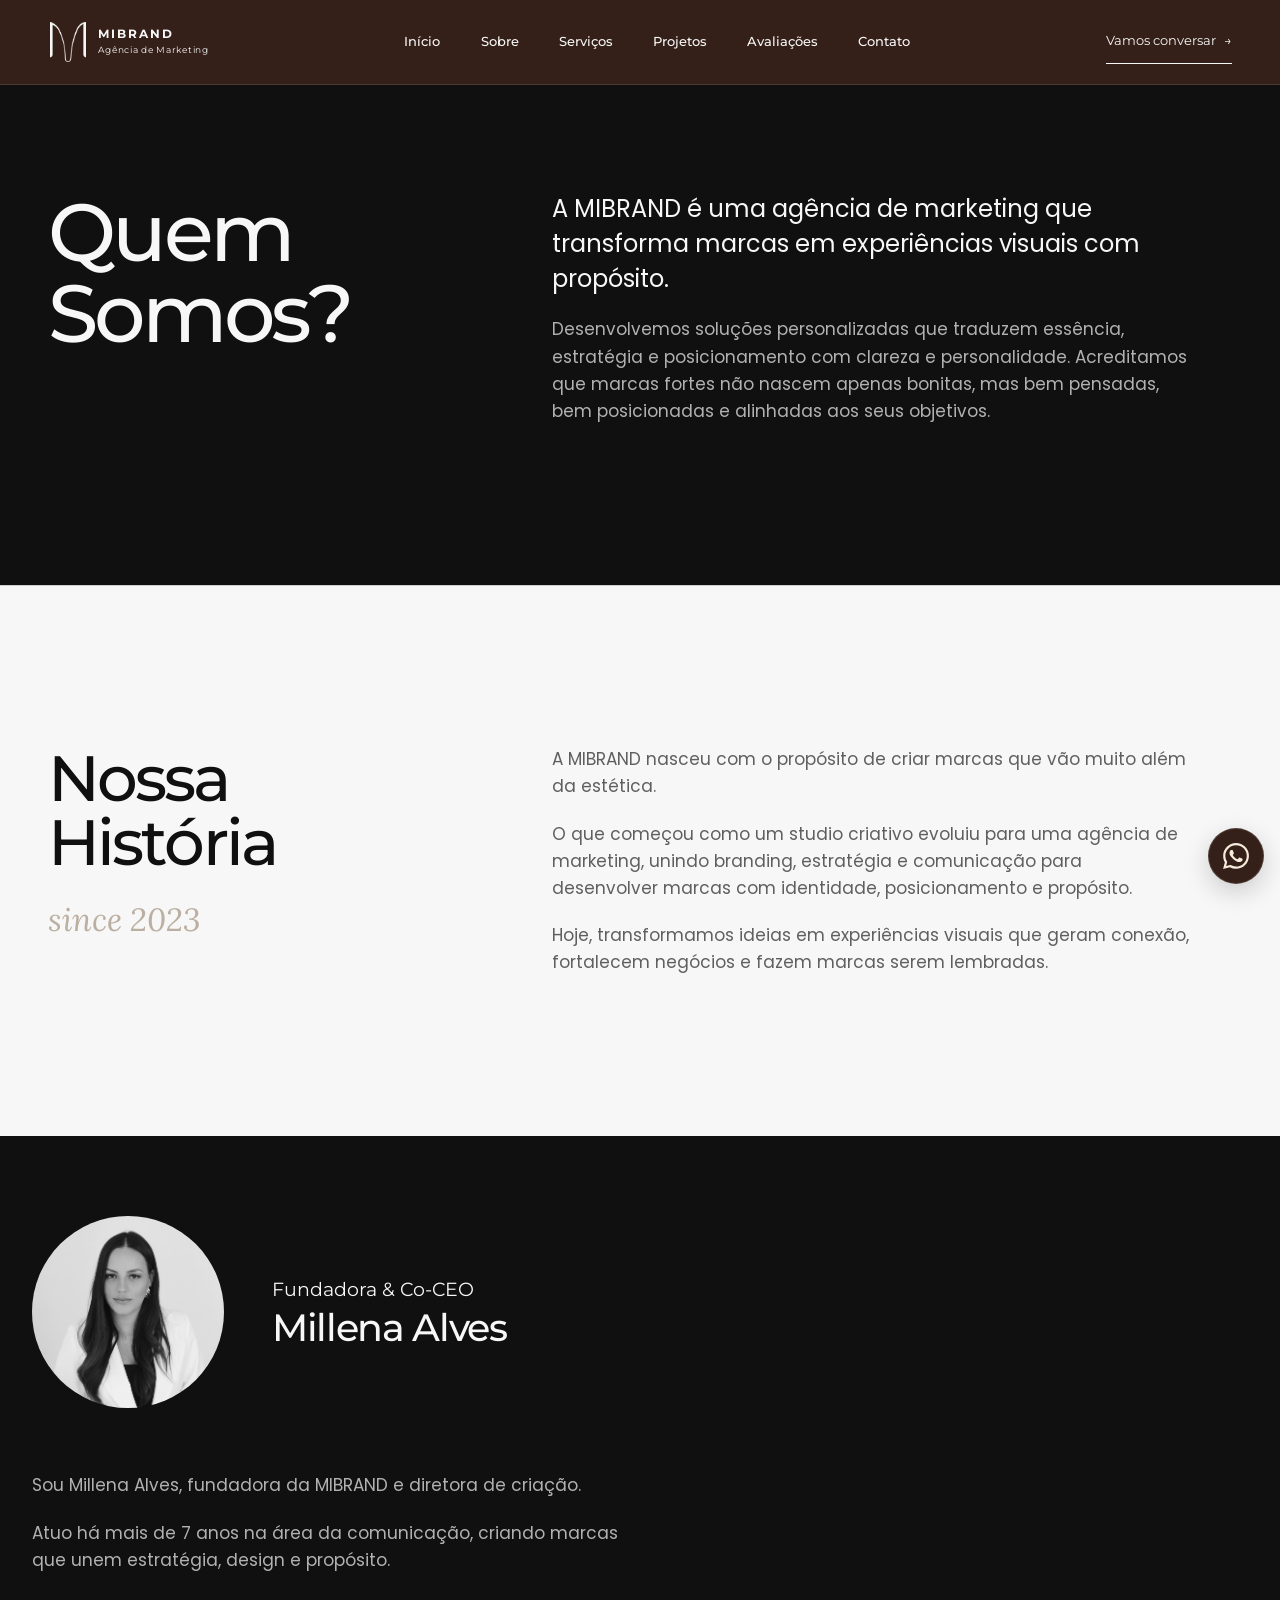
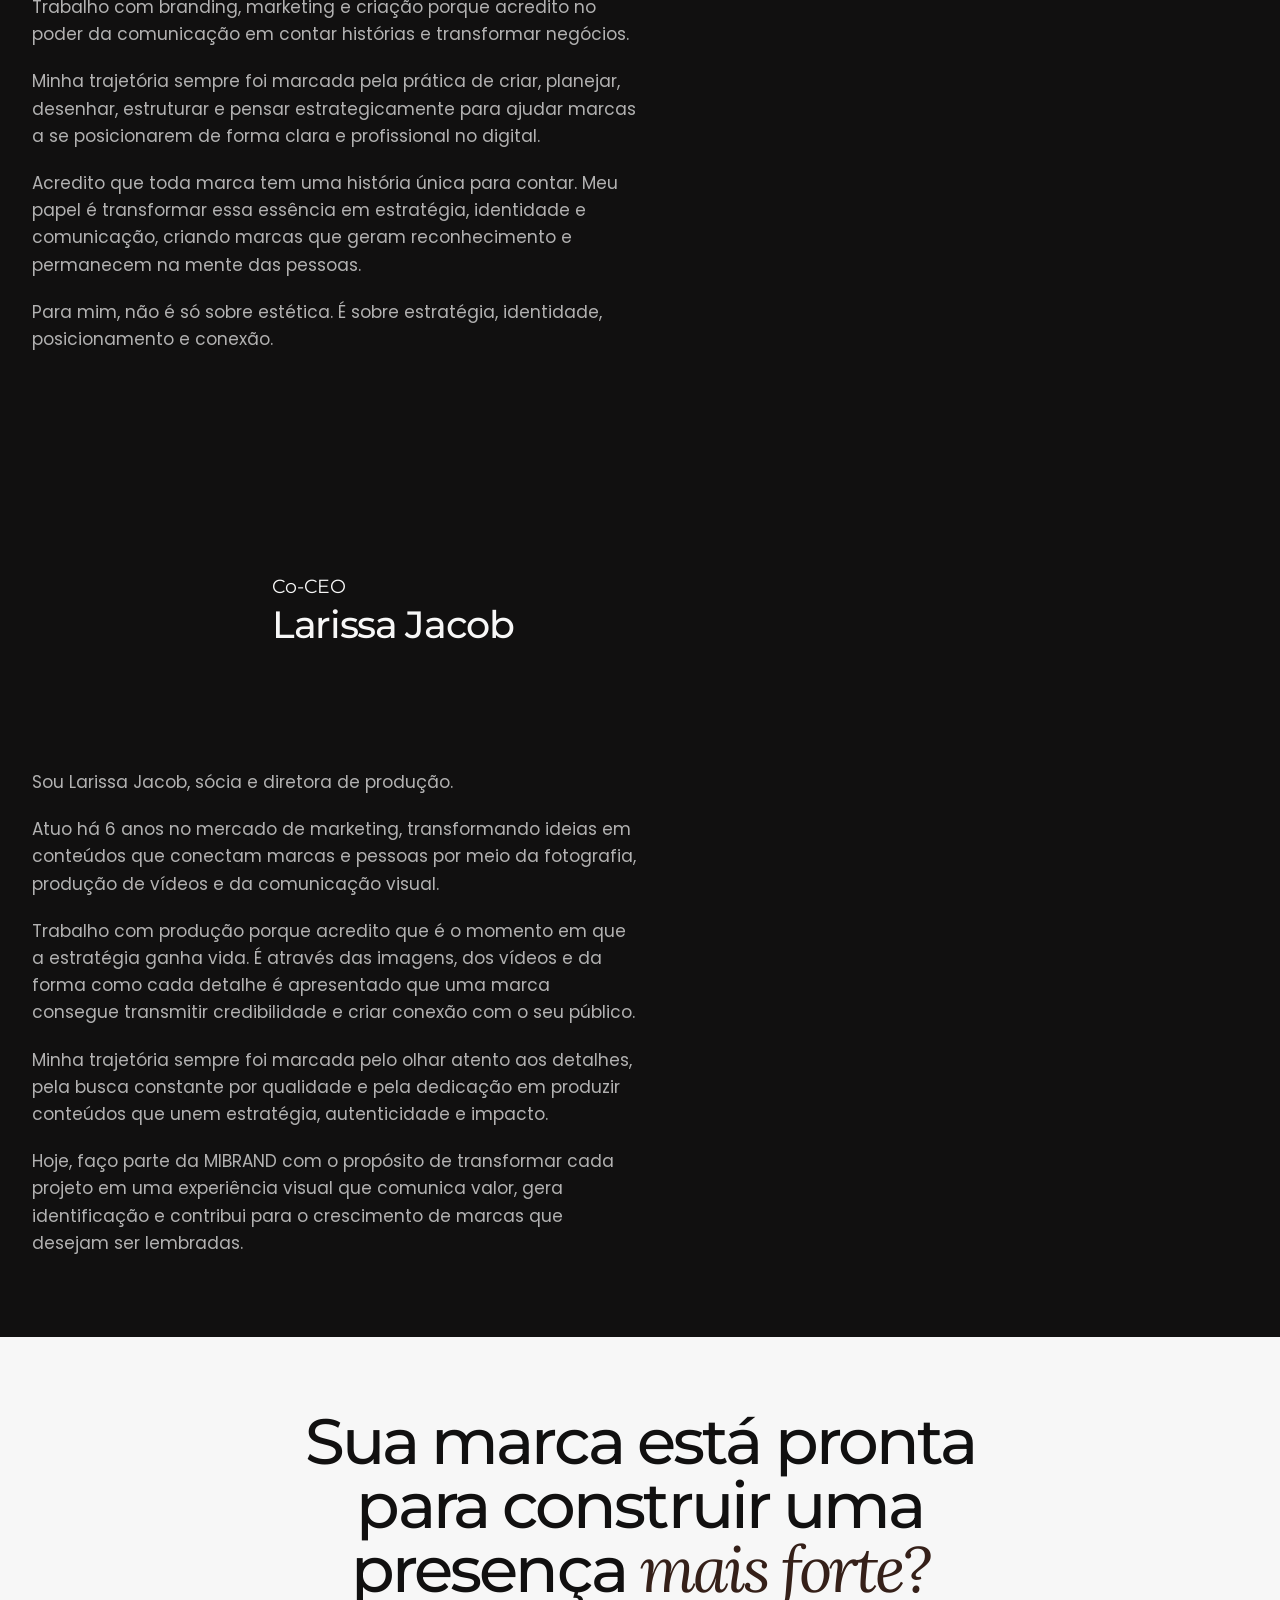
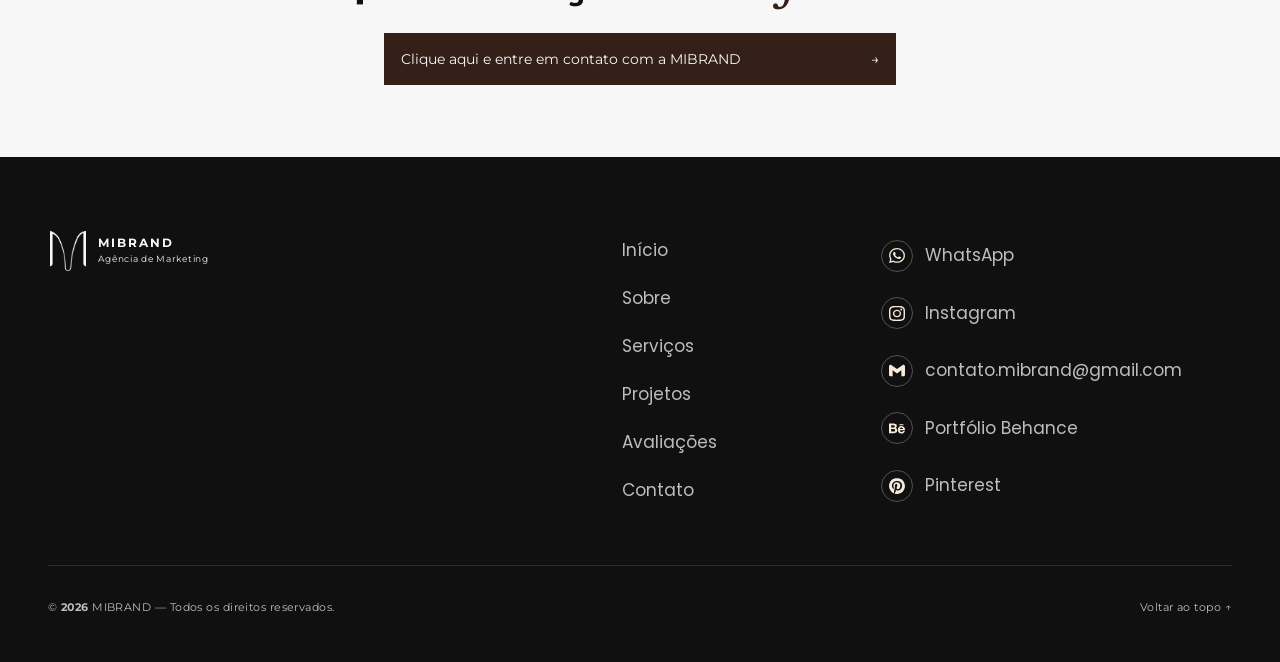
==== commit cd85b419: "Ajusta textos e espacos no mobile" ====
--- a/sobre.html
+++ b/sobre.html
@@ -44,14 +44,14 @@
     <section class="about-hero">
       <div class="container about-intro-grid reveal">
         <div><h1>Quem Somos?</h1></div>
-        <div class="about-lead"><p>A MIBRAND é uma agência de marketing e design que transforma marcas em experiências visuais com propósito.</p><p>Desenvolvemos soluções personalizadas que traduzem essência, estratégia e posicionamento com clareza e personalidade. Acreditamos que marcas fortes não nascem apenas bonitas, mas bem pensadas, bem posicionadas e alinhadas aos seus objetivos.</p></div>
+        <div class="about-lead"><p>A MIBRAND é uma agência de marketing que transforma marcas em experiências visuais com propósito.</p><p>Desenvolvemos soluções personalizadas que traduzem essência, estratégia e posicionamento com clareza e personalidade. Acreditamos que marcas fortes não nascem apenas bonitas, mas bem pensadas, bem posicionadas e alinhadas aos seus objetivos.</p></div>
       </div>
     </section>
 
     <section class="about-section history-section">
       <div class="container history-grid reveal">
         <div><h2>Nossa História</h2><p class="since">since 2023</p></div>
-        <div class="about-copy"><p>A MIBRAND nasceu com o propósito de criar marcas que vão muito além da estética.</p><p>O que começou como um studio criativo evoluiu para uma agência de marketing e design, unindo branding, estratégia e comunicação para desenvolver marcas com identidade, posicionamento e propósito.</p><p>Hoje, transformamos ideias em experiências visuais que geram conexão, fortalecem negócios e fazem marcas serem lembradas.</p></div>
+        <div class="about-copy"><p>A MIBRAND nasceu com o propósito de criar marcas que vão muito além da estética.</p><p>O que começou como um studio criativo evoluiu para uma agência de marketing, unindo branding, estratégia e comunicação para desenvolver marcas com identidade, posicionamento e propósito.</p><p>Hoje, transformamos ideias em experiências visuais que geram conexão, fortalecem negócios e fazem marcas serem lembradas.</p></div>
       </div>
     </section>
 
@@ -63,7 +63,7 @@
         </article>
 
         <article class="founder founder-larissa reveal">
-          <div class="founder-intro"><img class="founder-photo" src="assets/images/founders/larissa-jacob-v10.webp" alt="Retrato de Larissa Jacob, Co-CEO da MIBRAND" width="1600" height="1600" loading="lazy" decoding="async"><div class="founder-title"><p class="founder-role">Co-CEO</p><h3>Larissa Jacob</h3></div></div>
+          <div class="founder-intro"><img class="founder-photo" src="assets/images/founders/larissa-jacob-v11.png" alt="Retrato de Larissa Jacob, Co-CEO da MIBRAND" width="1353" height="1163" loading="lazy" decoding="async"><div class="founder-title"><p class="founder-role">Co-CEO</p><h3>Larissa Jacob</h3></div></div>
           <div class="founder-bio"><p>Sou Larissa Jacob, sócia e diretora de produção.</p><p>Atuo há 6 anos no mercado de marketing, transformando ideias em conteúdos que conectam marcas e pessoas por meio da fotografia, produção de vídeos e da comunicação visual.</p><p>Trabalho com produção porque acredito que é o momento em que a estratégia ganha vida. É através das imagens, dos vídeos e da forma como cada detalhe é apresentado que uma marca consegue transmitir credibilidade e criar conexão com o seu público.</p><p>Minha trajetória sempre foi marcada pelo olhar atento aos detalhes, pela busca constante por qualidade e pela dedicação em produzir conteúdos que unem estratégia, autenticidade e impacto.</p><p>Hoje, faço parte da MIBRAND com o propósito de transformar cada projeto em uma experiência visual que comunica valor, gera identificação e contribui para o crescimento de marcas que desejam ser lembradas.</p></div>
         </article>
       </div>
--- a/css/style.css
+++ b/css/style.css
@@ -47,6 +47,8 @@
   overflow: hidden;
   overscroll-behavior: none;
 }
+
+body.review-modal-open { overflow: hidden; }
 
 a { color: inherit; text-decoration: none; }
 button { color: inherit; font: inherit; }
@@ -385,19 +387,20 @@
   font-size: 0.9rem;
 }
 
-.reviews { padding-block: var(--section-space); background: var(--background); color: var(--text); overflow: hidden; }
-.reviews-intro { position: relative; max-width: 42rem; }
-.reviews-eyebrow { margin: 0 0 1.5rem; color: var(--primary); font-family: var(--font-display); font-size: 0.68rem; font-weight: 600; letter-spacing: 0.14em; }
-.reviews h2 { position: relative; z-index: 1; max-width: 12ch; }
-.reviews-quote { position: absolute; z-index: 0; top: 0.25rem; right: 0; color: rgba(53, 32, 25, 0.07); font-family: var(--font-editorial); font-size: clamp(9rem, 36vw, 17rem); font-style: italic; line-height: 0.8; pointer-events: none; }
-.reviews-subtitle { position: relative; z-index: 1; max-width: 32rem; margin: 1.5rem 0 0; color: var(--text-muted); }
-.reviews-carousel { width: min(100%, 52rem); margin: clamp(3.5rem, 10vw, 6rem) auto 0; }
+.reviews { padding-block: var(--section-space); background: #f1f1f1; color: var(--text); overflow: hidden; }
+.reviews-head { display: block; }
+.reviews-intro { position: relative; max-width: 44rem; }
+.reviews h2 { position: relative; z-index: 1; max-width: 14ch; }
+.reviews-quote { position: absolute; z-index: 0; top: 0.25rem; right: 0; color: rgba(53, 32, 25, 0.06); font-family: var(--font-editorial); font-size: clamp(9rem, 28vw, 15rem); font-style: italic; line-height: 0.8; pointer-events: none; }
+.reviews-subtitle { position: relative; z-index: 1; max-width: 34rem; margin: 1.5rem 0 0; color: var(--text-muted); }
+.reviews-carousel { width: 100%; margin: clamp(3.5rem, 10vw, 6rem) auto 0; }
 .reviews-stage { overflow: hidden; }
 .reviews-track {
   display: grid;
   grid-auto-columns: 100%;
   grid-auto-flow: column;
-  align-items: start;
+  gap: 1rem;
+  align-items: stretch;
   overflow-x: auto;
   overflow-y: hidden;
   overscroll-behavior-inline: contain;
@@ -406,28 +409,42 @@
   scrollbar-width: none;
   touch-action: pan-x pan-y;
   cursor: grab;
-  transition: height 0.4s var(--ease);
 }
 .reviews-track::-webkit-scrollbar { display: none; }
 .reviews-track.is-dragging { cursor: grabbing; scroll-snap-type: none; user-select: none; }
-.review-card { position: relative; display: grid; padding: clamp(1.75rem, 6vw, 4rem); border: 1px solid rgba(53, 32, 25, 0.24); background: var(--surface); opacity: 0.45; transform: translateX(0.75rem); scroll-snap-align: start; scroll-snap-stop: always; transition: opacity 0.4s var(--ease), transform 0.4s var(--ease); }
-.review-card.is-active { opacity: 1; transform: none; }
-.review-card::before { content: ""; position: absolute; top: clamp(1.75rem, 6vw, 4rem); bottom: clamp(1.75rem, 6vw, 4rem); left: 0; width: 0.2rem; background: var(--primary); }
-.review-card-top { display: flex; align-items: center; justify-content: space-between; gap: 1rem; }
-.review-card-stars { color: var(--primary); font-family: var(--font-display); font-size: 0.76rem; letter-spacing: 0.2em; }
-.review-card-source { color: var(--text-muted); font-family: var(--font-display); font-size: 0.68rem; }
-.review-card blockquote { margin: clamp(1.5rem, 5vw, 2.5rem) 0; color: var(--text); font-family: var(--font-editorial); font-size: clamp(1.3rem, 4.8vw, 1.85rem); font-style: italic; line-height: 1.42; }
-.review-card footer { display: grid; gap: 0.25rem; padding-top: 1.25rem; border-top: 1px solid var(--line); color: var(--text-muted); font-size: 0.72rem; }
-.review-card footer strong { color: var(--text); font-family: var(--font-display); font-size: 0.86rem; font-weight: 500; }
-.review-card-footer-meta { display: flex; flex-wrap: wrap; gap: 0.25rem 0.65rem; }
-.review-card-footer-meta span + span::before { content: "·"; margin-right: 0.65rem; color: var(--secondary); }
+.review-card { position: relative; display: flex; height: 26rem; padding: 1.35rem; flex-direction: column; border: 1px solid rgba(53, 32, 25, 0.18); border-top: 0.18rem solid var(--primary); border-radius: 0.6rem; background: #fff; box-shadow: 0 0.8rem 2rem rgba(53, 32, 25, 0.035); scroll-snap-align: start; scroll-snap-stop: always; }
+.review-card-head { display: grid; min-height: 3.25rem; grid-template-columns: 2.65rem minmax(0, 1fr); align-items: center; gap: 0.65rem; }
+.review-avatar { display: grid; width: 2.65rem; height: 2.65rem; place-items: center; border-radius: 50%; background: var(--primary); color: var(--white); font-family: var(--font-display); font-size: 0.7rem; font-weight: 600; letter-spacing: 0.04em; }
+.review-user { display: grid; gap: 0.05rem; }
+.review-user strong { display: -webkit-box; overflow: hidden; color: var(--text); font-family: var(--font-display); font-size: 0.78rem; font-weight: 500; line-height: 1.25; -webkit-box-orient: vertical; -webkit-line-clamp: 2; }
+.review-user small { color: var(--text-muted); font-size: 0.65rem; }
+.review-card-stars { margin-top: 1rem; color: #f5b301; font-family: var(--font-display); font-size: 1rem; letter-spacing: 0.14em; }
+.review-card-content { margin: 1rem 0 0; }
+.review-card-text { display: -webkit-box; margin: 0; overflow: hidden; color: var(--text); font-family: var(--font-body); font-size: 0.95rem; font-style: normal; line-height: 1.55; -webkit-box-orient: vertical; -webkit-line-clamp: 6; }
+.review-card-more-row { display: flex; min-height: 2.2rem; padding-top: 0.65rem; align-items: flex-start; }
+.review-more { padding: 0 0 0.15rem; border: 0; border-bottom: 1px solid var(--primary); background: transparent; color: var(--primary); font-family: var(--font-display); font-size: 0.7rem; cursor: pointer; }
+.review-card-footer { display: grid; margin-top: auto; padding-top: 0.9rem; grid-template-columns: minmax(0, 1fr) auto; align-items: end; gap: 0.75rem; border-top: 1px solid var(--line); color: var(--text-muted); font-size: 0.65rem; }
+.review-card-footer a { color: var(--primary); font-family: var(--font-display); font-size: 0.68rem; font-weight: 500; white-space: nowrap; }
 .reviews-navigation { display: grid; grid-template-columns: 2.75rem minmax(0, auto) 2.75rem; width: fit-content; max-width: 100%; margin: 2rem auto 0; align-items: center; gap: 0.85rem; }
 .reviews-navigation > button { width: 2.75rem; height: 2.75rem; padding: 0; border: 1px solid var(--primary); border-radius: 50%; background: transparent; color: var(--primary); cursor: pointer; transition: background 0.25s var(--ease), color 0.25s var(--ease), transform 0.25s var(--ease); }
 .reviews-dots { display: flex; min-height: 2.75rem; align-items: center; justify-content: center; gap: 0.45rem; }
 .reviews-dot { width: 0.6rem; height: 0.6rem; padding: 0; border: 1px solid rgba(53, 32, 25, 0.48); border-radius: 50%; background: transparent; cursor: pointer; transition: background 0.35s var(--ease), transform 0.35s var(--ease); }
 .reviews-dot.is-active { background: var(--primary); transform: scale(1.08); }
 .reviews-count { grid-column: 1 / -1; color: var(--text-muted); font-family: var(--font-display); font-size: 0.68rem; letter-spacing: 0.12em; text-align: center; }
-.reviews-link { display: flex; width: min(100%, 52rem); min-height: 3.75rem; margin: clamp(2.5rem, 8vw, 4rem) auto 0; padding: 0.85rem 1rem; align-items: center; justify-content: space-between; gap: 1rem; border: 1px solid var(--primary); background: var(--primary); color: var(--background); font-family: var(--font-display); font-size: 0.9rem; }
+.reviews-link { display: flex; width: 100%; min-height: 3.75rem; margin: clamp(2.5rem, 8vw, 4rem) auto 0; padding: 0.85rem 1rem; align-items: center; justify-content: space-between; gap: 1rem; border: 1px solid var(--primary); background: var(--primary); color: var(--background); font-family: var(--font-display); font-size: 0.9rem; }
+
+.review-modal { width: min(calc(100% - 2rem), 43rem); max-height: min(90dvh, 48rem); padding: 0; border: 1px solid rgba(53, 32, 25, 0.3); border-radius: 0.7rem; background: #fff; color: var(--text); }
+.review-modal::backdrop { background: rgba(17, 16, 16, 0.66); backdrop-filter: blur(0.15rem); }
+.review-modal-panel { position: relative; max-height: min(90dvh, 48rem); padding: clamp(1.5rem, 6vw, 3rem); overflow-y: auto; }
+.review-modal-close { position: absolute; top: 0.75rem; right: 0.75rem; display: grid; width: 2.5rem; height: 2.5rem; padding: 0; place-items: center; border: 1px solid var(--line); border-radius: 50%; background: transparent; color: var(--primary); font-size: 1.35rem; cursor: pointer; }
+.review-modal-head { display: grid; padding-right: 2.75rem; grid-template-columns: 3rem minmax(0, 1fr); align-items: center; gap: 0.8rem; }
+.review-modal-avatar { display: grid; width: 3rem; height: 3rem; place-items: center; border-radius: 50%; background: var(--primary); color: var(--white); font-family: var(--font-display); font-size: 0.76rem; font-weight: 600; }
+.review-modal-head h3 { font-size: clamp(1.05rem, 4.5vw, 1.35rem); letter-spacing: -0.02em; line-height: 1.2; }
+.review-modal-head div > span { color: var(--text-muted); font-size: 0.7rem; }
+.review-modal-stars { display: block; margin-top: 1.5rem; color: #f5b301; font-family: var(--font-display); font-size: 1rem; letter-spacing: 0.14em; }
+.review-modal blockquote { margin: 1.25rem 0 2rem; color: var(--text); font-family: var(--font-body); font-size: clamp(1rem, 4vw, 1.2rem); font-style: normal; line-height: 1.6; }
+.review-modal-footer { display: grid; padding-top: 1rem; gap: 0.75rem; border-top: 1px solid var(--line); color: var(--text-muted); font-size: 0.7rem; }
+.review-modal-footer a { color: var(--primary); font-family: var(--font-display); font-size: 0.72rem; font-weight: 500; }
 
 .home-about { padding-block: clamp(4rem, 14vw, 7rem); background: var(--text); color: var(--white); }
 .home-about-grid { display: grid; gap: clamp(2.5rem, 9vw, 6rem); }
@@ -547,6 +564,16 @@
 .reveal { opacity: 0; transform: translateY(1rem); transition: opacity 0.55s var(--ease), transform 0.55s var(--ease); }
 .reveal.visible { opacity: 1; transform: none; }
 
+@media (max-width: 47.99rem) {
+  .about-hero { padding-bottom: 2.75rem; }
+  .about-lead p + p { margin-top: 0.5rem; }
+  .history-section { padding-block: 2.75rem; }
+  .home-about { padding-block: 2.75rem; }
+  .reviews { padding-block: 2.75rem; }
+  .contact { padding-block: 3rem; }
+  .about-page .contact { padding-block: 2.5rem; }
+}
+
 @media (min-width: 30rem) {
   :root { --container: min(100% - 2.5rem, 76rem); }
   .actions { grid-template-columns: minmax(0, 14rem) minmax(0, 13rem); align-items: center; }
@@ -568,6 +595,9 @@
   .service-action { grid-column: 3; grid-row: 1; justify-self: end; }
   .project-grid { grid-auto-columns: 55%; gap: 1.5rem; }
   .identity-grid { grid-auto-columns: 42%; }
+  .reviews-track { grid-auto-columns: calc((100% - 1.25rem) / 2); gap: 1.25rem; }
+  .review-card { height: 25rem; }
+  .review-modal-footer { display: flex; align-items: center; justify-content: space-between; }
   .behance-link { width: min(100%, 36rem); margin-left: auto; gap: 2rem; }
   .contact { text-align: center; }
   .contact h2,
@@ -613,6 +643,7 @@
   .service-action { grid-column: 4; }
   .project-grid { grid-auto-columns: 38%; }
   .identity-grid { grid-auto-columns: 28%; }
+  .reviews-track { grid-auto-columns: calc((100% - 2.5rem) / 3); }
   .footer { padding-bottom: 2rem; }
   .footer-grid { grid-template-columns: 1.5fr 0.6fr 1fr; }
 }
